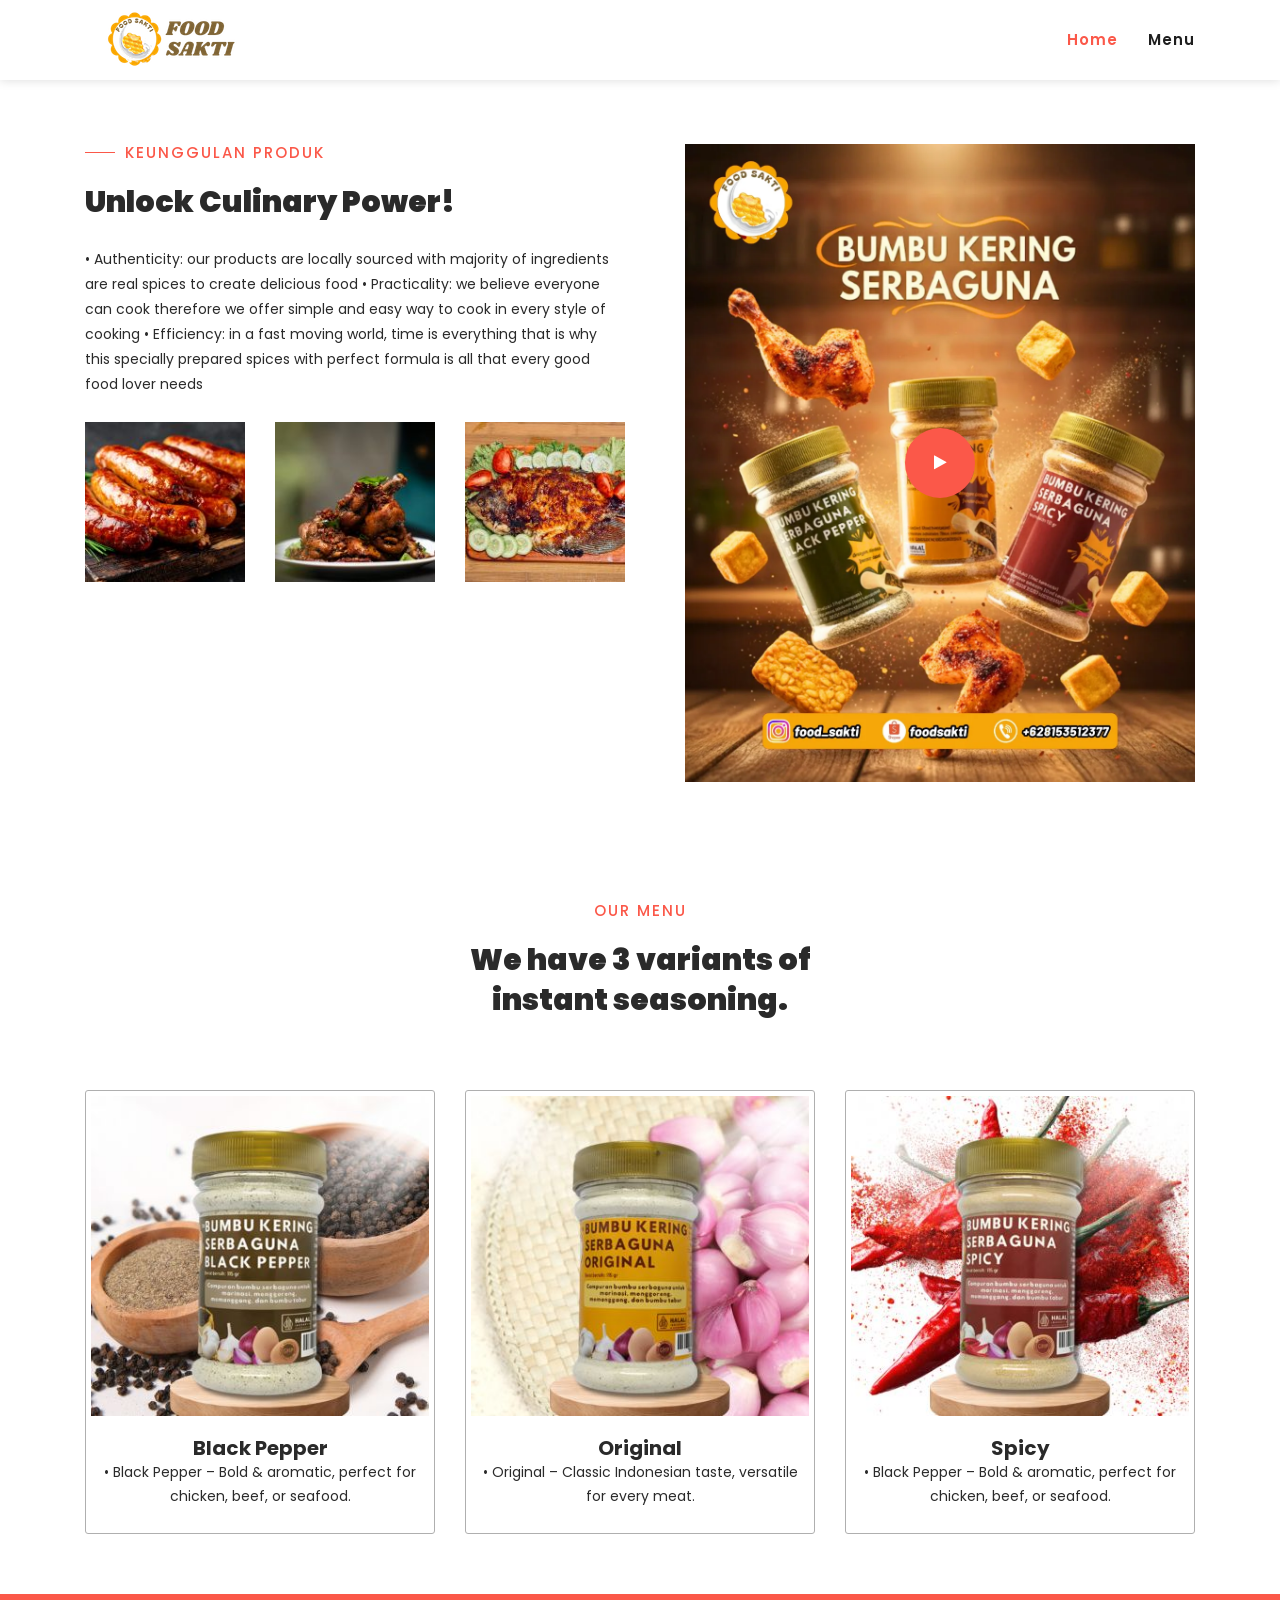
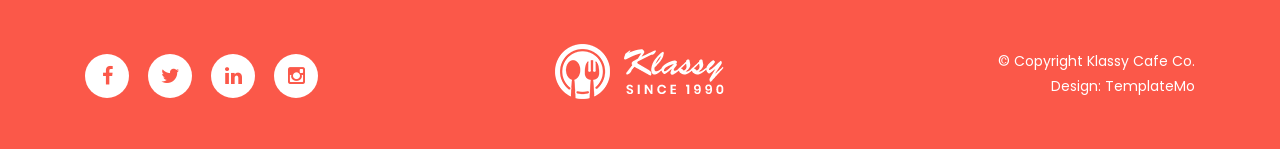
==== hal2.html @ 5af01b51 "first commit" ====
<!DOCTYPE html>
<html lang="en">

  <head>

    <meta charset="utf-8">
    <meta name="viewport" content="width=device-width, initial-scale=1, shrink-to-fit=no">
    <meta name="description" content="">
    <meta name="author" content="">
    <link href="https://fonts.googleapis.com/css?family=Poppins:100,200,300,400,500,600,700,800,900&display=swap" rel="stylesheet">
    <link href="https://fonts.googleapis.com/css2?family=Dancing+Script:wght@400;500;600;700&display=swap" rel="stylesheet">

    <title>Food Sakti - Unlock Culinary Power!</title>
<!--
    
TemplateMo 558 Klassy Cafe

https://templatemo.com/tm-558-klassy-cafe

-->
    <!-- Additional CSS Files -->
    <link rel="stylesheet" type="text/css" href="assets/css/bootstrap.min.css">

    <link rel="stylesheet" type="text/css" href="assets/css/font-awesome.css">

    <link rel="stylesheet" href="assets/css/templatemo-klassy-cafe.css">

    <link rel="stylesheet" href="assets/css/owl-carousel.css">

    <link rel="stylesheet" href="assets/css/lightbox.css">0

    </head>
    
    <body>
    
    <!-- ***** Preloader Start ***** -->
    <div id="preloader">
        <div class="jumper">
            <div></div>
            <div></div>
            <div></div>
        </div>
    </div>  
    <!-- ***** Preloader End ***** -->
    
    
    <!-- ***** Header Area Start ***** -->
    <header class="header-area header-sticky">
        <div class="container">
            <div class="row">
                <div class="col-12">
                    <nav class="main-nav">
                        <!-- ***** Logo Start ***** -->
                        <a href="index.html" class="logo">
                            <img src="assets/images/klassy-logo.png" align="klassy cafe html template">
                        </a>
                        <!-- ***** Logo End ***** -->
                        <!-- ***** Menu Start ***** -->
                        <ul class="nav">
                            <li class="scroll-to-section"><a href="index.html" class="active">Home</a></li>
                           
                           	
                        <!-- 
                            <li class="submenu">
                                <a href="javascript:;">Drop Down</a>
                                <ul>
                                    <li><a href="#">Drop Down Page 1</a></li>
                                    <li><a href="#">Drop Down Page 2</a></li>
                                    <li><a href="#">Drop Down Page 3</a></li>
                                </ul>
                            </li>
                        -->
                            
                            <li class="scroll-to-section"><a href="#chefs">Menu</a></li> 
                            
                            <!-- <li class=""><a rel="sponsored" href="https://templatemo.com" target="_blank">External URL</a></li> -->
                            
                        </ul>        
                        <a class='menu-trigger'>
                            <span>Menu</span>
                        </a>
                        <!-- ***** Menu End ***** -->
                    </nav>
                </div>
            </div>
        </div>
    </header>
    <!-- ***** Header Area End ***** -->

  
    <!-- ***** About Area Starts ***** -->
    <section class="section" id="about">
        <div class="container">
            <div class="row">
                <div class="col-lg-6 col-md-6 col-xs-12">
                    <div class="left-text-content">
                        <div class="section-heading">
                            <h6>Keunggulan Produk</h6>
                            <h2>Unlock Culinary Power!</h2>
                        </div>
                        <p>•	Authenticity: our products are locally sourced with majority of ingredients are real spices to create delicious food
•	Practicality: we believe everyone can cook therefore we offer simple and easy way to cook in every style of cooking
•	Efficiency: in a fast moving world, time is everything that is why this specially prepared spices with perfect formula is all that every good food lover needs
</p>
                        <div class="row">
                            <div class="col-4">
                                <img src="assets/images/about-thumb-01.jpg" alt="">
                            </div>
                            <div class="col-4">
                                <img src="assets/images/about-thumb-02.jpg" alt="">
                            </div>
                            <div class="col-4">
                                <img src="assets/images/about-thumb-03.jpg" alt="">
                            </div>
                        </div>
                    </div>
                </div>
                <div class="col-lg-6 col-md-6 col-xs-12">
                    <div class="right-content">
                        <div class="thumb">
                            <a rel="nofollow" href="http://youtube.com"><i class="fa fa-play"></i></a>
                            <img src="assets/images/about-video-bg.jpg" alt="">
                        </div>
                    </div>
                </div>
            </div>
        </div>
    </section>
    <!-- ***** About Area Ends ***** -->

    

    <!-- ***** Chefs Area Starts ***** -->
    <section class="section" id="chefs">
        <div class="container">
            <div class="row">
                <div class="col-lg-4 offset-lg-4 text-center">
                    <div class="section-heading">
                        <h6>Our Menu</h6>
                        <h2>We have 3 variants of instant seasoning.</h2>
                    </div>
                </div>
            </div>
            <div class="row">
                <div class="col-lg-4">
                    <div class="chef-item">
                        <div class="thumb">
                            <div class="overlay"></div>
                            <ul class="social-icons">
                                <li><a href="#"><i class="fa fa-facebook"></i></a></li>
                                <li><a href="#"><i class="fa fa-twitter"></i></a></li>
                                <li><a href="#"><i class="fa fa-instagram"></i></a></li>
                            </ul>
                            <img src="assets/images/chefs-01.jpg" alt="Chef #1">
                        </div>
                        <div class="down-content">
                            <h4>Black Pepper</h4>
                            <span>•	Black Pepper – Bold & aromatic, perfect for chicken, beef, or seafood. </span>
                        </div>
                    </div>
                </div>
                <div class="col-lg-4">
                    <div class="chef-item">
                        <div class="thumb">
                            <div class="overlay"></div>
                            <ul class="social-icons">
                                <li><a href="#"><i class="fa fa-facebook"></i></a></li>
                                <li><a href="#"><i class="fa fa-twitter"></i></a></li>
                                <li><a href="#"><i class="fa fa-behance"></i></a></li>
                            </ul>
                            <img src="assets/images/chefs-02.jpg" alt="Chef #2">
                        </div>
                        <div class="down-content">
                            <h4>Original</h4>
                            <span>•	Original – Classic Indonesian taste, versatile for every meat. </span>
                        </div>
                    </div>
                </div>
                <div class="col-lg-4">
                    <div class="chef-item">
                        <div class="thumb">
                            <div class="overlay"></div>
                            <ul class="social-icons">
                                <li><a href="#"><i class="fa fa-facebook"></i></a></li>
                                <li><a href="#"><i class="fa fa-twitter"></i></a></li>
                                <li><a href="#"><i class="fa fa-google"></i></a></li>
                            </ul>
                            <img src="assets/images/chefs-03.jpg" alt="Chef #3">
                        </div>
                        <div class="down-content">
                            <h4>Spicy</h4>
                            <span>•	Black Pepper – Bold & aromatic, perfect for chicken, beef, or seafood. </span>
                        </div>
                    </div>
                </div>
            </div>
        </div>
    </section>
    <!-- ***** Chefs Area Ends ***** -->

    
    
    <!-- ***** Footer Start ***** -->
    <footer>
        <div class="container">
            <div class="row">
                <div class="col-lg-4 col-xs-12">
                    <div class="right-text-content">
                            <ul class="social-icons">
                                <li><a href="#"><i class="fa fa-facebook"></i></a></li>
                                <li><a href="#"><i class="fa fa-twitter"></i></a></li>
                                <li><a href="#"><i class="fa fa-linkedin"></i></a></li>
                                <li><a href="#"><i class="fa fa-instagram"></i></a></li>
                            </ul>
                    </div>
                </div>
                <div class="col-lg-4">
                    <div class="logo">
                        <a href="index.html"><img src="assets/images/white-logo.png" alt=""></a>
                    </div>
                </div>
                <div class="col-lg-4 col-xs-12">
                    <div class="left-text-content">
                        <p>© Copyright Klassy Cafe Co.
                        
                        <br>Design: TemplateMo</p>
                    </div>
                </div>
            </div>
        </div>
    </footer>

    <!-- jQuery -->
    <script src="assets/js/jquery-2.1.0.min.js"></script>

    <!-- Bootstrap -->
    <script src="assets/js/popper.js"></script>
    <script src="assets/js/bootstrap.min.js"></script>

    <!-- Plugins -->
    <script src="assets/js/owl-carousel.js"></script>
    <script src="assets/js/accordions.js"></script>
    <script src="assets/js/datepicker.js"></script>
    <script src="assets/js/scrollreveal.min.js"></script>
    <script src="assets/js/waypoints.min.js"></script>
    <script src="assets/js/jquery.counterup.min.js"></script>
    <script src="assets/js/imgfix.min.js"></script> 
    <script src="assets/js/slick.js"></script> 
    <script src="assets/js/lightbox.js"></script> 
    <script src="assets/js/isotope.js"></script> 
    
    <!-- Global Init -->
    <script src="assets/js/custom.js"></script>
    <script>

        $(function() {
            var selectedClass = "";
            $("p").click(function(){
            selectedClass = $(this).attr("data-rel");
            $("#portfolio").fadeTo(50, 0.1);
                $("#portfolio div").not("."+selectedClass).fadeOut();
            setTimeout(function() {
              $("."+selectedClass).fadeIn();
              $("#portfolio").fadeTo(50, 1);
            }, 500);
                
            });
        });

    </script>
  </body>
</html>
---- assets/css/templatemo-klassy-cafe.css ----
/*

TemplateMo 558 Klassy Cafe

https://templatemo.com/tm-558-klassy-cafe

*/

/* ---------------------------------------------
Table of contents
------------------------------------------------
01. font & reset css
02. reset
03. global styles
04. header
05. banner
06. features
07. testimonials
08. contact
09. footer
10. preloader
11. search
12. portfolio

--------------------------------------------- */
/* 
---------------------------------------------
font & reset css
--------------------------------------------- 
*/
@import url("https://fonts.googleapis.com/css?family=Poppins:100,200,300,400,500,600,700,800,900");
/* 
---------------------------------------------
reset
--------------------------------------------- 
*/
html, body, div, span, applet, object, iframe, h1, h2, h3, h4, h5, h6, p, blockquote, div
pre, a, abbr, acronym, address, big, cite, code, del, dfn, em, font, img, ins, kbd, q,
s, samp, small, strike, strong, sub, sup, tt, var, b, u, i, center, dl, dt, dd, ol, ul, li,
figure, header, nav, section, article, aside, footer, figcaption {
  margin: 0;
  padding: 0;
  border: 0;
  outline: 0;
}

.clearfix:after {
  content: ".";
  display: block;
  clear: both;
  visibility: hidden;
  line-height: 0;
  height: 0;
}

.clearfix {
  display: inline-block;
}

html[xmlns] .clearfix {
  display: block;
}

* html .clearfix {
  height: 1%;
}

ul, li {
  padding: 0;
  margin: 0;
  list-style: none;
}

header, nav, section, article, aside, footer, hgroup {
  display: block;
}

* {
  box-sizing: border-box;
}

html, body {
  font-family: 'Poppins', sans-serif;
  font-weight: 400;
  background-color: #fff;
  font-size: 16px;
  -ms-text-size-adjust: 100%;
  -webkit-font-smoothing: antialiased;
  -moz-osx-font-smoothing: grayscale;
}

a {
  text-decoration: none !important;
}

h1, h2, h3, h4, h5, h6 {
  margin-top: 0px;
  margin-bottom: 0px;
}

ul {
  margin-bottom: 0px;
}

p {
  font-size: 14px;
  line-height: 25px;
  color: #2a2a2a;
}

/* 
---------------------------------------------
global styles
--------------------------------------------- 
*/
html,
body {
  background: #fff;
  font-family: 'Poppins', sans-serif;
}

::selection {
  background: #fb5849;
  color: #fff;
}

::-moz-selection {
  background: #fb5849;
  color: #fff;
}

@media (max-width: 991px) {
  html, body {
    overflow-x: hidden;
  }
  .mobile-top-fix {
    margin-top: 30px;
    margin-bottom: 0px;
  }
  .mobile-bottom-fix {
    margin-bottom: 30px;
  }
  .mobile-bottom-fix-big {
    margin-bottom: 60px;
  }
}

.main-white-button a {
  font-size: 13px;
  color: #fb5849;
  background-color: #fff;
  padding: 12px 25px;
  display: inline-block;
  border-radius: 3px;
  font-weight: 600;
  transition: all .3s;
}

.main-white-button a:hover {
  opacity: 0.9;
}

.main-text-button a {
  font-size: 13px;
  color: #fff;
  font-weight: 600;
  transition: all .3s;
}

.main-text-button a:hover {
  opacity: 0.9;
}

.section-heading h6 {
  position: relative;
  font-size: 15px;
  color: #fb5849;
  font-weight: 500;
  letter-spacing: 2px;
  text-transform: uppercase;
  padding-left: 40px;
}

.section-heading h6:before {
  width: 30px;
  height: 1px;
  content: '';
  position: absolute;
  left: 0;
  top: 8px;
  background-color: #fb5849;
}

.section-heading h2 {
  line-height: 40px;
  margin-top: 20px;
  margin-bottom: 25px; 
  font-size: 30px;
  font-weight: 900;
  color: #2a2a2a;
}


/* 
---------------------------------------------
header
--------------------------------------------- 
*/

.background-header {
  background-color: #fff;
  height: 80px!important;
  position: fixed!important;
  top: 0px;
  left: 0px;
  right: 0px;
  box-shadow: 0px 0px 10px rgba(0,0,0,0.15)!important;
}

.background-header .logo,
.background-header .main-nav .nav li a {
  color: #1e1e1e!important;
}

.background-header .main-nav .nav li:hover a {
  color: #fb5849!important;
}

.background-header .nav li a.active {
  color: #fb5849!important;
}

.header-area {
  background-color: #fff;
  position: absolute;
  top: 0px;
  left: 0px;
  right: 0px;
  z-index: 100;
  height: 100px;
  -webkit-transition: all .5s ease 0s;
  -moz-transition: all .5s ease 0s;
  -o-transition: all .5s ease 0s;
  transition: all .5s ease 0s;
}

.header-area .main-nav {
  min-height: 80px;
  background: transparent;
}

.header-area .main-nav .logo {
  line-height: 100px;
  color: #fff;
  font-size: 28px;
  font-weight: 700;
  text-transform: uppercase;
  letter-spacing: 2px;
  float: left;
  -webkit-transition: all 0.3s ease 0s;
  -moz-transition: all 0.3s ease 0s;
  -o-transition: all 0.3s ease 0s;
  transition: all 0.3s ease 0s;
}

.background-header .main-nav .logo {
  line-height: 75px;
}

.background-header .nav {
  margin-top: 20px !important;
}

.header-area .main-nav .nav {
  float: right;
  margin-top: 30px;
  margin-right: 0px;
  background-color: transparent;
  -webkit-transition: all 0.3s ease 0s;
  -moz-transition: all 0.3s ease 0s;
  -o-transition: all 0.3s ease 0s;
  transition: all 0.3s ease 0s;
  position: relative;
  z-index: 999;
}

.header-area .main-nav .nav li {
  padding-left: 15px;
  padding-right: 15px;
}

.header-area .main-nav .nav li:last-child {
  padding-right: 0px;
}

.header-area .main-nav .nav li a {
  display: block;
  font-weight: 600;
  font-size: 15px;
  color: #2a2a2a;
  text-transform: capitalize;
  -webkit-transition: all 0.3s ease 0s;
  -moz-transition: all 0.3s ease 0s;
  -o-transition: all 0.3s ease 0s;
  transition: all 0.3s ease 0s;
  height: 40px;
  line-height: 40px;
  border: transparent;
  letter-spacing: 1px;
}

.header-area .main-nav .nav li a {
  color: #2a2a2a;
}

.header-area .main-nav .nav li:hover a,
.header-area .main-nav .nav li a.active {
  color: #fb5849!important;
}

.background-header .main-nav .nav li:hover a,
.background-header .main-nav .nav li a.active {
  color: #fb5849!important;
  opacity: 1;
}

.header-area .main-nav .nav li.submenu {
  position: relative;
  padding-right: 30px;
}

.header-area .main-nav .nav li.submenu:after {
  font-family: FontAwesome;
  content: "\f107";
  font-size: 12px;
  color: #2a2a2a;
  position: absolute;
  right: 18px;
  top: 12px;
}

.background-header .main-nav .nav li.submenu:after {
  color: #2a2a2a;
}

.header-area .main-nav .nav li.submenu ul {
  position: absolute;
  width: 200px;
  box-shadow: 0 2px 28px 0 rgba(0, 0, 0, 0.06);
  overflow: hidden;
  top: 50px;
  opacity: 0;
  transform: translateY(+2em);
  visibility: hidden;
  z-index: -1;
  transition: all 0.3s ease-in-out 0s, visibility 0s linear 0.3s, z-index 0s linear 0.01s;
}

.header-area .main-nav .nav li.submenu ul li {
  margin-left: 0px;
  padding-left: 0px;
  padding-right: 0px;
}

.header-area .main-nav .nav li.submenu ul li a {
  opacity: 1;
  display: block;
  background: #f7f7f7;
  color: #2a2a2a!important;
  padding-left: 20px;
  height: 40px;
  line-height: 40px;
  -webkit-transition: all 0.3s ease 0s;
  -moz-transition: all 0.3s ease 0s;
  -o-transition: all 0.3s ease 0s;
  transition: all 0.3s ease 0s;
  position: relative;
  font-size: 13px;
  font-weight: 400;
  border-bottom: 1px solid #eee;
}

.header-area .main-nav .nav li.submenu ul li a:hover {
  background: #fff;
  color: #fb5849!important;
  padding-left: 25px;
}

.header-area .main-nav .nav li.submenu ul li a:hover:before {
  width: 3px;
}

.header-area .main-nav .nav li.submenu:hover ul {
  visibility: visible;
  opacity: 1;
  z-index: 1;
  transform: translateY(0%);
  transition-delay: 0s, 0s, 0.3s;
}

.header-area .main-nav .menu-trigger {
  cursor: pointer;
  display: block;
  position: absolute;
  top: 33px;
  width: 32px;
  height: 40px;
  text-indent: -9999em;
  z-index: 99;
  right: 40px;
  display: none;
}

.background-header .main-nav .menu-trigger {
  top: 23px;
}

.header-area .main-nav .menu-trigger span,
.header-area .main-nav .menu-trigger span:before,
.header-area .main-nav .menu-trigger span:after {
  -moz-transition: all 0.4s;
  -o-transition: all 0.4s;
  -webkit-transition: all 0.4s;
  transition: all 0.4s;
  background-color: #1e1e1e;
  display: block;
  position: absolute;
  width: 30px;
  height: 2px;
  left: 0;
}

.background-header .main-nav .menu-trigger span,
.background-header .main-nav .menu-trigger span:before,
.background-header .main-nav .menu-trigger span:after {
  background-color: #1e1e1e;
}

.header-area .main-nav .menu-trigger span:before,
.header-area .main-nav .menu-trigger span:after {
  -moz-transition: all 0.4s;
  -o-transition: all 0.4s;
  -webkit-transition: all 0.4s;
  transition: all 0.4s;
  background-color: #1e1e1e;
  display: block;
  position: absolute;
  width: 30px;
  height: 2px;
  left: 0;
  width: 75%;
}

.background-header .main-nav .menu-trigger span:before,
.background-header .main-nav .menu-trigger span:after {
  background-color: #1e1e1e;
}

.header-area .main-nav .menu-trigger span:before,
.header-area .main-nav .menu-trigger span:after {
  content: "";
}

.header-area .main-nav .menu-trigger span {
  top: 16px;
}

.header-area .main-nav .menu-trigger span:before {
  -moz-transform-origin: 33% 100%;
  -ms-transform-origin: 33% 100%;
  -webkit-transform-origin: 33% 100%;
  transform-origin: 33% 100%;
  top: -10px;
  z-index: 10;
}

.header-area .main-nav .menu-trigger span:after {
  -moz-transform-origin: 33% 0;
  -ms-transform-origin: 33% 0;
  -webkit-transform-origin: 33% 0;
  transform-origin: 33% 0;
  top: 10px;
}

.header-area .main-nav .menu-trigger.active span,
.header-area .main-nav .menu-trigger.active span:before,
.header-area .main-nav .menu-trigger.active span:after {
  background-color: transparent;
  width: 100%;
}

.header-area .main-nav .menu-trigger.active span:before {
  -moz-transform: translateY(6px) translateX(1px) rotate(45deg);
  -ms-transform: translateY(6px) translateX(1px) rotate(45deg);
  -webkit-transform: translateY(6px) translateX(1px) rotate(45deg);
  transform: translateY(6px) translateX(1px) rotate(45deg);
  background-color: #1e1e1e;
}

.background-header .main-nav .menu-trigger.active span:before {
  background-color: #1e1e1e;
}

.header-area .main-nav .menu-trigger.active span:after {
  -moz-transform: translateY(-6px) translateX(1px) rotate(-45deg);
  -ms-transform: translateY(-6px) translateX(1px) rotate(-45deg);
  -webkit-transform: translateY(-6px) translateX(1px) rotate(-45deg);
  transform: translateY(-6px) translateX(1px) rotate(-45deg);
  background-color: #1e1e1e;
}

.background-header .main-nav .menu-trigger.active span:after {
  background-color: #1e1e1e;
}

.header-area.header-sticky {
  min-height: 80px;
}

.header-area .nav {
  margin-top: 30px;
}

.header-area.header-sticky .nav li a.active {
  color: #fb5849;
}

@media (max-width: 1200px) {
  .header-area .main-nav .nav li {
    padding-left: 12px;
    padding-right: 12px;
  }
  .header-area .main-nav:before {
    display: none;
  }
}

@media (max-width: 767px) {
  .header-area .main-nav .logo {
    color: #1e1e1e;
  }
  .header-area.header-sticky .nav li a:hover,
  .header-area.header-sticky .nav li a.active {
    color: #fb5849!important;
    opacity: 1;
  }
  .header-area.header-sticky .nav li.search-icon a {
    width: 100%;
  }
  .header-area {
    background-color: #f7f7f7;
    padding: 0px 15px;
    height: 100px;
    box-shadow: none;
    text-align: center;
  }
  .header-area .container {
    padding: 0px;
  }
  .header-area .logo {
    margin-left: 30px;
  }
  .header-area .menu-trigger {
    display: block !important;
  }
  .header-area .main-nav {
    overflow: hidden;
  }
  .header-area .main-nav .nav {
    float: none;
    width: 100%;
    display: none;
    -webkit-transition: all 0s ease 0s;
    -moz-transition: all 0s ease 0s;
    -o-transition: all 0s ease 0s;
    transition: all 0s ease 0s;
    margin-left: 0px;
  }
  .header-area .main-nav .nav li:first-child {
    border-top: 1px solid #eee;
  }
  .header-area.header-sticky .nav {
    margin-top: 100px !important;
  }
  .header-area .main-nav .nav li {
    width: 100%;
    background: #fff;
    border-bottom: 1px solid #eee;
    padding-left: 0px !important;
    padding-right: 0px !important;
  }
  .header-area .main-nav .nav li a {
    height: 50px !important;
    line-height: 50px !important;
    padding: 0px !important;
    border: none !important;
    background: #f7f7f7 !important;
    color: #191a20 !important;
  }
  .header-area .main-nav .nav li a:hover {
    background: #eee !important;
    color: #fb5849!important;
  }
  .header-area .main-nav .nav li.submenu ul {
    position: relative;
    visibility: inherit;
    opacity: 1;
    z-index: 1;
    transform: translateY(0%);
    transition-delay: 0s, 0s, 0.3s;
    top: 0px;
    width: 100%;
    box-shadow: none;
    height: 0px;
  }
  .header-area .main-nav .nav li.submenu ul li a {
    font-size: 12px;
    font-weight: 400;
  }
  .header-area .main-nav .nav li.submenu ul li a:hover:before {
    width: 0px;
  }
  .header-area .main-nav .nav li.submenu ul.active {
    height: auto !important;
  }
  .header-area .main-nav .nav li.submenu:after {
    color: #3B566E;
    right: 25px;
    font-size: 14px;
    top: 15px;
  }
  .header-area .main-nav .nav li.submenu:hover ul, .header-area .main-nav .nav li.submenu:focus ul {
    height: 0px;
  }
}

@media (min-width: 767px) {
  .header-area .main-nav .nav {
    display: flex !important;
  }
}


/* 
---------------------------------------------
banner
--------------------------------------------- 
*/

#top {
  padding-top: 100px;
}

#top .col-lg-4,
#top .col-lg-8 {
  padding: 0px;
}

#top .left-content {
  background-image: url(../images/top-left-bg.jpg);
  background-position: center center;
  background-repeat: no-repeat;
  background-size: cover;
  position: relative;
  width: 100%;
  height: 100%;
}

#top .left-content .inner-content {
  position: absolute;
  top: 50%;
  transform: translate(-50%, -50%);
  left: 50%;
}

#top .left-content h4 {
  font-family: 'Dancing Script', cursive;
  color: #fff;
  font-size: 54px;
  font-weight: 700;
}

#top .left-content h6 {
  font-size: 15px;
  text-transform: uppercase;
  font-weight: 600;
  color: #fff;
  letter-spacing: 3px;
  margin-top: 5px;
}

#top .left-content .main-white-button  {
  margin-top: 25px;
  margin-bottom: 10px;
}

#top .left-content .main-white-button a {
  display: inline-block;
}

/* ==== Main CSS === */
.img-fill{
  width: 100%;
  display: block;
  overflow: hidden;
  position: relative;
  text-align: center
}

.img-fill img {
  min-height: 100%;
  min-width: 100%;
  position: relative;
  display: inline-block;
  max-width: none;
}

*,
*:before,
*:after {
  -webkit-box-sizing: border-box;
  box-sizing: border-box;
  -webkit-font-smoothing: antialiased;
  -moz-osx-font-smoothing: grayscale;
}

.Grid1k {
  padding: 0 15px;
  max-width: 1200px;
  margin: auto;
}

.blocks-box,
.slick-slider {
  margin: 0;
  padding: 0!important;
}

.slick-slide {
  float: left /* If RTL Make This Right */ ;
  padding: 0;
}

/* ==== Slider Style === */
.Modern-Slider .item .img-fill{
  height:100%;
  max-height: 700px;
  background:#000;
}

.Modern-Slider .item .info > div{
  display:inline-block!important;
  vertical-align:middle;
}

.Modern-Slider .NextArrow {
  position:absolute;
  top:50%;
  transform: translateY(-25px);
  right:30px;
  width: 50px;
  height: 50px;
  background-color: #fb5849;
  border:0 none;
  line-height: 44px;
  border-radius: 50%;
  text-align:center;
  font-size: 36px;
  font-family: 'FontAwesome';
  color:#FFF;
  z-index:5;
  outline: none;
  opacity: 0.3;
  transition: all .3s;
}

.Modern-Slider .NextArrow:hover {
  opacity: 1;
}

.Modern-Slider .NextArrow:before{
  content:'\f105';
}

.Modern-Slider .PrevArrow {
  position:absolute;
  top:50%;
  transform: translateY(-25px);
  left:30px;
  width: 50px;
  height: 50px;
  background-color: #fb5849;
  border:0 none;
  line-height: 44px;
  border-radius: 50%;
  text-align:center;
  font-size: 36px;
  font-family: 'FontAwesome';
  color:#FFF;
  z-index:5;
  outline: none;
  opacity: 0.3;
  transition: all .3s;
}

.Modern-Slider .PrevArrow:hover {
  opacity: 1;
}

.Modern-Slider .PrevArrow:before{
  content:'\f104';
}

ul.slick-dots {
  display: none!important;
}

.Modern-Slider .item.slick-active{
  animation:Slick-FastSwipeIn 1s both;
}

.Modern-Slider .buttons {
  position: relative;
}

.Modern-Slider {background:#000;}


/* ==== Slick Slider Css Ruls === */
.slick-slider{position:relative;display:block;-webkit-user-select:none;-moz-user-select:none;-ms-user-select:none;user-select:none;-webkit-touch-callout:none;-khtml-user-select:none;-ms-touch-action:pan-y;touch-action:pan-y;-webkit-tap-highlight-color:transparent}
.slick-list{position:relative;display:block;overflow:hidden;margin:0;padding:0}
.slick-list:focus{outline:none}.slick-list.dragging{cursor:hand}
.slick-slider .slick-track,.slick-slider .slick-list{-webkit-transform:translate3d(0,0,0);-ms-transform:translate3d(0,0,0);transform:translate3d(0,0,0)}
.slick-track{position:relative;top:0;left:0;display:block}
.slick-track:before,.slick-track:after{display:table;content:''}.slick-track:after{clear:both}
.slick-loading .slick-track{visibility:hidden}
.slick-slide{display:none;float:left /* If RTL Make This Right */ ;height:100%;min-height:1px}
.slick-slide.dragging img{pointer-events:none}
.slick-initialized .slick-slide{display:block}
.slick-loading .slick-slide{visibility:hidden}
.slick-vertical .slick-slide{display:block;height:auto;border:1px solid transparent}


/*
---------------------------------------------
about
---------------------------------------------
*/

#about {
  margin-top: 20px;
  padding: 100px 0px 0px 0px;
  position: relative;
  z-index: 9;
}

#about .section-heading h2 {
  padding-right: 120px;
}

#about img {
  width: 100%;
  overflow: hidden;
}

#about .left-text-content p {
  margin-bottom: 25px;
}

#about .right-content {
  margin-left: 30px;
}

#about .right-content .thumb {
  position: relative;
}

#about .right-content .thumb a {
  position: absolute;
  left: 50%;
  top: 50%;
  width: 70px;
  height: 70px;
  display: inline-block;
  line-height: 70px;
  text-align: center;
  background-color: #fb5849;
  color: #fff;
  border-radius: 50%;
  transform: translate(-35px, -35px);
  transition: all .3s;
}

#about .right-content .thumb a:hover {
  opacity: .9;
}


/*
---------------------------------------------
menu
---------------------------------------------
*/

#menu {
  margin-top: 120px;
  background-color: #fffafa;
  padding: 120px 0px;
}

#menu .section-heading {
  margin-bottom: 80px;
}

.card {
  margin: 0 auto;
  max-width: 100%;
  min-height: 400px;
  overflow: hidden;
  background-size: cover;
  background-repeat: no-repeat;
  overflow: hidden;
}

.card1 {
  background-image: url(../images/menu-item-01.png);
}
.card2 {
  background-image: url(../images/menu-item-02.png);
}
.card3 {
  background-image: url(../images/menu-item-03.png);
}



.info {
  position: relative;
  width: 100%;
  background-color: #fb5849;
  border: 1px solid #fb5849;
  transform: translateY(100%)
  translateY(120px)
  translateZ(0);
  transition: transform 0.5s ease-out;
}

.card:hover .info,
.card:hover .info:before {
  transform: translateY(200px) translateZ(0);
}

.title {
  margin: 0;
  padding: 30px 30px 20px 30px;
  font-size: 20px;
  font-weight: 700;
  color: #fff;
}

.description {
  padding: 0px 30px;
  color: #fff;
}

#menu .price h6 {
  position: absolute;
  width: 70px;
  height: 70px;
  background-color: #fb5849;
  font-size: 20px;
  font-weight: 700;
  color: #fff;
  border-radius: 3px;
  text-align: center;
  line-height: 70px;
}

#menu .card .main-text-button {
  margin-left: 30px;
  margin-top: 20px;
  padding-bottom: 30px;
}

#menu .owl-menu-item {
  position: relative;
}

#menu .owl-nav {
  text-align: center;
  position: absolute;
  width: 100%;
  bottom: -80px;
  transform: translateY(5px);
}

#menu .owl-dots {
  display: none;
}
    
#menu .owl-nav .owl-prev{
  margin-right: 10px;
  outline: none;
}

#menu .owl-nav .owl-prev span,
#menu .owl-nav .owl-next span {
  opacity: 0;
}

#menu .owl-nav .owl-prev:before {
  display: inline-block;
  font-family: 'FontAwesome';
  color: #fb5849;
  font-size: 25px;
  font-weight: 700;
  content: '\f104';
}

#menu .owl-nav .owl-prev {
  opacity: 0.75;
  transition: all .5s;
}

#menu .owl-nav .owl-prev:hover {
  opacity: 1;
}

#menu .owl-nav .owl-next {
  opacity: 0.75;
  transition: all .5s;
}

#menu .owl-nav .owl-next:hover {
  opacity: 1;
}

#menu .owl-nav .owl-next{
  margin-left: 10px;
  outline: none;
}

#menu .owl-nav .owl-next:before {
  display: inline-block;
  font-family: 'FontAwesome';
  color: #fb5849;
  font-size: 25px;
  font-weight: 700;
  content: '\f105';
}


/*
---------------------------------------------
chefs
---------------------------------------------
*/

#chefs {
  padding-top: 120px;
}

#chefs .section-heading {
  margin-bottom: 70px;
}

#chefs .section-heading h6 {
  padding-left: 0px;
}

#chefs .section-heading h6:before {
  display: none;
}

#chefs .chef-item {
  text-align: center;
  border: 1px solid #afafaf;
  padding: 5px;
  transition: all .5s;
  border-radius: 3px;
}

#chefs .chef-item:hover {
  border-color: #fb5849;
}

#chefs .chef-item:hover .down-content h4 {
  color: #fb5849;
}

#chefs .chef-item .thumb {
  position: relative;
}

#chefs .chef-item .thumb img {
  width: 100%;
  overflow: hidden;
  position: relative;
}

#chefs .chef-item .thumb .overlay {
  position: absolute;
  background-color: #2a2a2a;
  border-radius: 3px;
  top: 0;
  bottom: 0;
  left: 0;
  right: 0;
  z-index: 1;
  opacity: 0;
  visibility: hidden;
  transition: all .3s;
}

#chefs .chef-item .thumb ul.social-icons {
  position: absolute;
  z-index: 11;
  top: 50%;
  left: 50%;
  transform: translate(-50%, -50%);
  width: 100%;
  transition: all .5s;
  opacity: 0;
  visibility: hidden;
}

#chefs .chef-item .thumb ul.social-icons li {
  display: inline-block;
  margin: 0px 5px;
}

#chefs .chef-item .thumb ul.social-icons li a {
  width: 40px;
  height: 40px;
  background-color: #fff;
  color: #2a2a2a;
  border-radius: 50%;
  text-align: center;
  line-height: 40px;
  display: inline-block;
  transition: all .5s;
}

#chefs .chef-item .thumb ul.social-icons li a:hover {
  background-color: #fb5849;
}

#chefs .chef-item:hover .overlay {
  opacity: .9;
  visibility: visible;
}

#chefs .chef-item:hover ul.social-icons {
  opacity: 1;
  visibility: visible;
}

#chefs .chef-item .down-content {
  padding: 20px 0px;
}

#chefs .chef-item .down-content h4 {
  transition: all .3s;
  font-size: 20px;
  font-weight: 700;
  color: #2a2a2a;
}

#chefs .chef-item .down-content span {
  font-size: 14px;
  color: #2a2a2a;
}


/* 
---------------------------------------------
reservation
--------------------------------------------- 
*/

#reservation .section-heading {
  margin-bottom: 30px;
}

#reservation .section-heading h6 {
  color: #fff;
}

#reservation .section-heading h2 {
  color: #fff;
  font-weight: 700;
}

#reservation .section-heading h6:before {
  background-color: #fff;
}

#reservation p {
  color: #fff;
  margin-bottom: 65px;
}

#reservation {
  margin-top: 120px;
  padding: 120px 0px;
  background-image: url(../images/reservation-bg.jpg);
  background-position: center center;
  background-repeat: no-repeat;
  background-size: cover;
}

#reservation .phone,
#reservation .message {
  background-color: #fff;
  border-radius: 5px;
  text-align: center;
  padding: 0px 0px 20px 0px;
}

#reservation .phone i,
#reservation .message i {
  width: 70px;
  height: 70px;
  display: inline-block;
  text-align: center;
  line-height: 70px;
  color: #fff;
  background-color: #fb5849;
  border-radius: 50%;
  font-size: 24px;
  margin-top: -35px;
  text-align: center;
  margin-left: auto;
  margin-right: auto;
}

#reservation .phone h4,
#reservation .message h4 {
  font-size: 20px;
  font-weight: 700;
  margin-top: 15px;
  margin-bottom: 10px;
}

#reservation .phone span a,
#reservation .message span a {
  font-size: 14px;
  color: #2a2a2a;
  transition: all .3s;
}

#reservation .phone span a:hover,
#reservation .message span a:hover {
  color: #fb5849;
}

#contact {
  margin-left: 30px;
  padding: 45px 30px;
  background-color: #fff;
  border-radius: 5px;
}

#contact h4 {
  text-align: center;
  font-weight: 700;
  font-size: 30px;
  color: #2a2a2a;
  margin-bottom: 30px;
}

.datepicker-days {
  padding: 30px;
  cursor: pointer;
}

.contact-form input,
.contact-form textarea,
.contact-form select {
  color: #2a2a2a;
  font-size: 14px;
  border: 1px solid #ddd;
  background-color: #fff;
  width: 100%;
  height: 46px;
  border-radius: 5px;
  outline: none;
  padding-top: 3px;
  padding-left: 20px;
  padding-right: 20px;
  -webkit-appearance: none;
  -moz-appearance: none;
  appearance: none;
  margin-bottom: 15px;
}

.contact-form input:focus,
.contact-form textarea:focus,
.contact-form select:focus {
  border-color: #fb5849;
}

.contact-form button {
  margin-top: -10px;
  font-size: 13px;
  color: #fff;
  background-color: #fb5849;
  padding: 12px 25px;
  width: 100%;
  box-shadow: none;
  border: none;
  display: inline-block;
  border-radius: 3px;
  font-weight: 600;
  transition: all .3s;
}

.contact-form button:hover {
  opacity: .9;
}

.contact-form textarea {
  height: 150px;
  resize: none;
  padding: 20px;
}

.contact-form ::-webkit-input-placeholder { /* Edge */
  color: #2a2a2a;
}

.contact-form :-ms-input-placeholder { /* Internet Explorer 10-11 */
  color: #2a2a2a;
}

.contact-form ::placeholder {
  color: #2a2a2a;
}

/*
---------------------------------------------
offers
---------------------------------------------
*/

#offers {
  padding-top: 120px;
}

#offers .section-heading {
  margin-bottom: 70px;
}

#offers .section-heading h6 {
  padding-left: 0px;
}

#offers .section-heading h6:before {
  display: none;
}

#offers .heading-tabs {
  text-align: center;
}

#offers .heading-tabs .main-dark-button {
  text-align: right;
}

#offers #tabs ul {
  padding: 0;
}
#offers #tabs ul li {
  display: inline-block;
  margin: 0px 15px;
}
#offers #tabs ul li:last-child {
  margin-right: 0px;
}
#offers #tabs ul li:first-child {
  margin-left: 0px;
}
#offers #tabs ul li a {
  text-transform: capitalize;
  width: 100%;
  display: inline-block;
  font-size: 15px;
  color: #2a2a2a;
  font-weight: 600;
  transition: all 0.3s;
  text-align: center;
}

#offers #tabs ul li a img {
  display: block;
  margin: 0 auto 15px auto;
}
#offers #tabs ul .ui-tabs-active a {
  color: #fb5849;
  position: relative;
}
#offers #tabs ul .ui-tabs-active span {
  color: #1e1e1e;
}
#offers .tabs-content {
  margin-top: 60px;
  text-align: left;
  display: inline-block;
  transition: all 0.3s;
}
#offers .tabs-content .tab-item {
  position: relative;
  margin-bottom: 60px;
}
#offers .tabs-content img {
  float: left;
  width: 100px;
  max-width: 100px;
  margin-right: 20px;
  border-radius: 5px;
}
#offers .tabs-content h4 {
  padding-top: 10px;
  font-size: 20px;
  font-weight: 700;
  color: #2a2a2a;
  margin-bottom: 10px;
  margin-right: 100px;
}

#offers .tabs-content p {
  margin-right: 100px;
}

#offers .tabs-content .left-list {
  margin-right: 15px;
}

#offers .tabs-content .right-list {
  margin-left: 15px;
}

#offers .tabs-content .price h6 {
  position: absolute;
  top: 15px;
  right: 0;
  width: 70px;
  height: 70px;
  background-color: #fb5849;
  display: inline-block;
  text-align: center;
  line-height: 70px;
  border-radius: 3px;
  font-size: 18px;
  font-weight: 700;
  color: #fff;
}


/* 
---------------------------------------------
footer
--------------------------------------------- 
*/

footer {
  margin-top: 60px;
  padding: 50px 0px;
  background-color: #fb5849;
}

footer .left-text-content p {
  margin-top: 5px;
  color: #fff;
  font-size: 14px;
  text-align: right;
}

footer .right-text-content p {
  color: #fff;
  font-size: 14px;
  margin-right: 15px;
  text-transform: uppercase;
}


footer .right-text-content {
  text-align: left;
  margin-top: 10px;
}

footer .logo {
  text-align: center;
}

footer .right-text-content ul li {
  display: inline-block;
  margin-left: 15px;
}
footer .right-text-content ul li:first-child {
  margin-left: 0px;
}


footer .right-text-content ul li a {
  width: 44px;
  height: 44px;
  display: inline-block;
  text-align: center;
  line-height: 44px;
  font-size: 20px;
  background-color: #fff;
  border-radius: 50%;
  color: #fb5849;
  -webkit-transition: all 0.5s ease 0s;
  -moz-transition: all 0.5s ease 0s;
  -o-transition: all 0.5s ease 0s;
  transition: all 0.5s ease 0s;
}

footer .right-text-content ul li a:hover {
  color: #2a2a2a;
}

/* 
---------------------------------------------
responsive
--------------------------------------------- 
*/

@media (max-width: 992px) {
  #top {
    padding-top: 100px;
    height: auto;
  }
  .header-area .main-nav .nav li.submenu:after {
    right: 3px;
  }
  .header-area .main-nav .nav li.submenu {
    padding-right: 15px;
  }
  .header-area .main-nav .nav li {
    padding-right: 5px;
    padding-left: 5px;
  }
  .header-area .main-nav .nav li a {
    font-size: 14px;
    letter-spacing: 0px;
  }
  #top .left-content {
    text-align: center;
    padding: 25% 0px;
  }
  #about .right-content {
    margin-left: 0px;
    margin-top: 30px;
  }
  #chefs .chef-item {
    margin-bottom: 30px;
  }
  #reservation .phone {
    margin-bottom: 60px;
  }
  #contact {
    margin-left: 0px;
    margin-top: 30px;
  }
  #offers .tabs-content .left-list {
    margin-right: 0px;
  }

  #offers .tabs-content .right-list {
    margin-left: 0px;
  }
  footer .right-text-content {
    text-align: center;
    margin-bottom: 30px;
  }
  footer .left-text-content p {
    text-align: center;
    margin-top: 30px;
  }
}





#preloader {
  overflow: hidden;
  background-color: #fb5849;
  left: 0;
  right: 0;
  top: 0;
  bottom: 0;
  position: fixed;
  z-index: 99999;
  color: #fff;
}

#preloader .jumper {
  left: 0;
  top: 0;
  right: 0;
  bottom: 0;
  display: block;
  position: absolute;
  margin: auto;
  width: 50px;
  height: 50px;
}

#preloader .jumper > div {
  background-color: #fff;
  width: 10px;
  height: 10px;
  border-radius: 100%;
  -webkit-animation-fill-mode: both;
  animation-fill-mode: both;
  position: absolute;
  opacity: 0;
  width: 50px;
  height: 50px;
  -webkit-animation: jumper 1s 0s linear infinite;
  animation: jumper 1s 0s linear infinite;
}

#preloader .jumper > div:nth-child(2) {
  -webkit-animation-delay: 0.33333s;
  animation-delay: 0.33333s;
}

#preloader .jumper > div:nth-child(3) {
  -webkit-animation-delay: 0.66666s;
  animation-delay: 0.66666s;
}

@-webkit-keyframes jumper {
  0% {
    opacity: 0;
    -webkit-transform: scale(0);
    transform: scale(0);
  }
  5% {
    opacity: 1;
  }
  100% {
    -webkit-transform: scale(1);
    transform: scale(1);
    opacity: 0;
  }
}

@keyframes jumper {
  0% {
    opacity: 0;
    -webkit-transform: scale(0);
    transform: scale(0);
  }
  5% {
    opacity: 1;
  }
  100% {
    opacity: 0;
  }
}
---- assets/css/owl-carousel.css ----
/**
 * Owl Carousel v2.3.4
 * Copyright 2013-2018 David Deutsch
 * Licensed under: SEE LICENSE IN https://github.com/OwlCarousel2/OwlCarousel2/blob/master/LICENSE
 */
/*
 *  Owl Carousel - Core
 */
.owl-carousel {
  display: none;
  width: 100%;
  -webkit-tap-highlight-color: transparent;
  /* position relative and z-index fix webkit rendering fonts issue */
  position: relative;
  z-index: 1; }
  .owl-carousel .owl-stage {
    position: relative;
    -ms-touch-action: pan-Y;
    touch-action: manipulation;
    -moz-backface-visibility: hidden;
    /* fix firefox animation glitch */ }
  .owl-carousel .owl-stage:after {
    content: ".";
    display: block;
    clear: both;
    visibility: hidden;
    line-height: 0;
    height: 0; }
  .owl-carousel .owl-stage-outer {
    position: relative;
    overflow: hidden;
    /* fix for flashing background */
    -webkit-transform: translate3d(0px, 0px, 0px); }
  .owl-carousel .owl-wrapper,
  .owl-carousel .owl-item {
    -webkit-backface-visibility: hidden;
    -moz-backface-visibility: hidden;
    -ms-backface-visibility: hidden;
    -webkit-transform: translate3d(0, 0, 0);
    -moz-transform: translate3d(0, 0, 0);
    -ms-transform: translate3d(0, 0, 0); }
  .owl-carousel .owl-item {
    position: relative;
    min-height: 1px;
    float: left;
    -webkit-backface-visibility: hidden;
    -webkit-tap-highlight-color: transparent;
    -webkit-touch-callout: none; }
  .owl-carousel .owl-item img {
    display: block;
    width: 100%; }
  .owl-carousel .owl-nav.disabled,
  .owl-carousel .owl-dots.disabled {
    display: none; }
  .owl-carousel .owl-nav .owl-prev,
  .owl-carousel .owl-nav .owl-next,
  .owl-carousel .owl-dot {
    cursor: pointer;
    -webkit-user-select: none;
    -khtml-user-select: none;
    -moz-user-select: none;
    -ms-user-select: none;
    user-select: none; }
  .owl-carousel .owl-nav button.owl-prev,
  .owl-carousel .owl-nav button.owl-next,
  .owl-carousel button.owl-dot {
    background: none;
    color: inherit;
    border: none;
    padding: 0 !important;
    font: inherit; }
  .owl-carousel.owl-loaded {
    display: block; }
  .owl-carousel.owl-loading {
    opacity: 0;
    display: block; }
  .owl-carousel.owl-hidden {
    opacity: 0; }
  .owl-carousel.owl-refresh .owl-item {
    visibility: hidden; }
  .owl-carousel.owl-drag .owl-item {
    -ms-touch-action: pan-y;
        touch-action: pan-y;
    -webkit-user-select: none;
    -moz-user-select: none;
    -ms-user-select: none;
    user-select: none; }
  .owl-carousel.owl-grab {
    cursor: move;
    cursor: grab; }
  .owl-carousel.owl-rtl {
    direction: rtl; }
  .owl-carousel.owl-rtl .owl-item {
    float: right; }

/* No Js */
.no-js .owl-carousel {
  display: block; }

/*
 *  Owl Carousel - Animate Plugin
 */
.owl-carousel .animated {
  animation-duration: 1000ms;
  animation-fill-mode: both; }

.owl-carousel .owl-animated-in {
  z-index: 0; }

.owl-carousel .owl-animated-out {
  z-index: 1; }

.owl-carousel .fadeOut {
  animation-name: fadeOut; }

@keyframes fadeOut {
  0% {
    opacity: 1; }
  100% {
    opacity: 0; } }

/*
 * 	Owl Carousel - Auto Height Plugin
 */
.owl-height {
  transition: height 500ms ease-in-out; }

/*
 * 	Owl Carousel - Lazy Load Plugin
 */
.owl-carousel .owl-item {
  /**
			This is introduced due to a bug in IE11 where lazy loading combined with autoheight plugin causes a wrong
			calculation of the height of the owl-item that breaks page layouts
		 */ }
  .owl-carousel .owl-item .owl-lazy {
    opacity: 0;
    transition: opacity 400ms ease; }
  .owl-carousel .owl-item .owl-lazy[src^=""], .owl-carousel .owl-item .owl-lazy:not([src]) {
    max-height: 0; }
  .owl-carousel .owl-item img.owl-lazy {
    transform-style: preserve-3d; }

/*
 * 	Owl Carousel - Video Plugin
 */
.owl-carousel .owl-video-wrapper {
  position: relative;
  height: 100%;
  background: #000; }

.owl-carousel .owl-video-play-icon {
  position: absolute;
  height: 80px;
  width: 80px;
  left: 50%;
  top: 50%;
  margin-left: -40px;
  margin-top: -40px;
  background: url("owl.video.play.png") no-repeat;
  cursor: pointer;
  z-index: 1;
  -webkit-backface-visibility: hidden;
  transition: transform 100ms ease; }

.owl-carousel .owl-video-play-icon:hover {
  -ms-transform: scale(1.3, 1.3);
      transform: scale(1.3, 1.3); }

.owl-carousel .owl-video-playing .owl-video-tn,
.owl-carousel .owl-video-playing .owl-video-play-icon {
  display: none; }

.owl-carousel .owl-video-tn {
  opacity: 0;
  height: 100%;
  background-position: center center;
  background-repeat: no-repeat;
  background-size: contain;
  transition: opacity 400ms ease; }

.owl-carousel .owl-video-frame {
  position: relative;
  z-index: 1;
  height: 100%;
  width: 100%; }
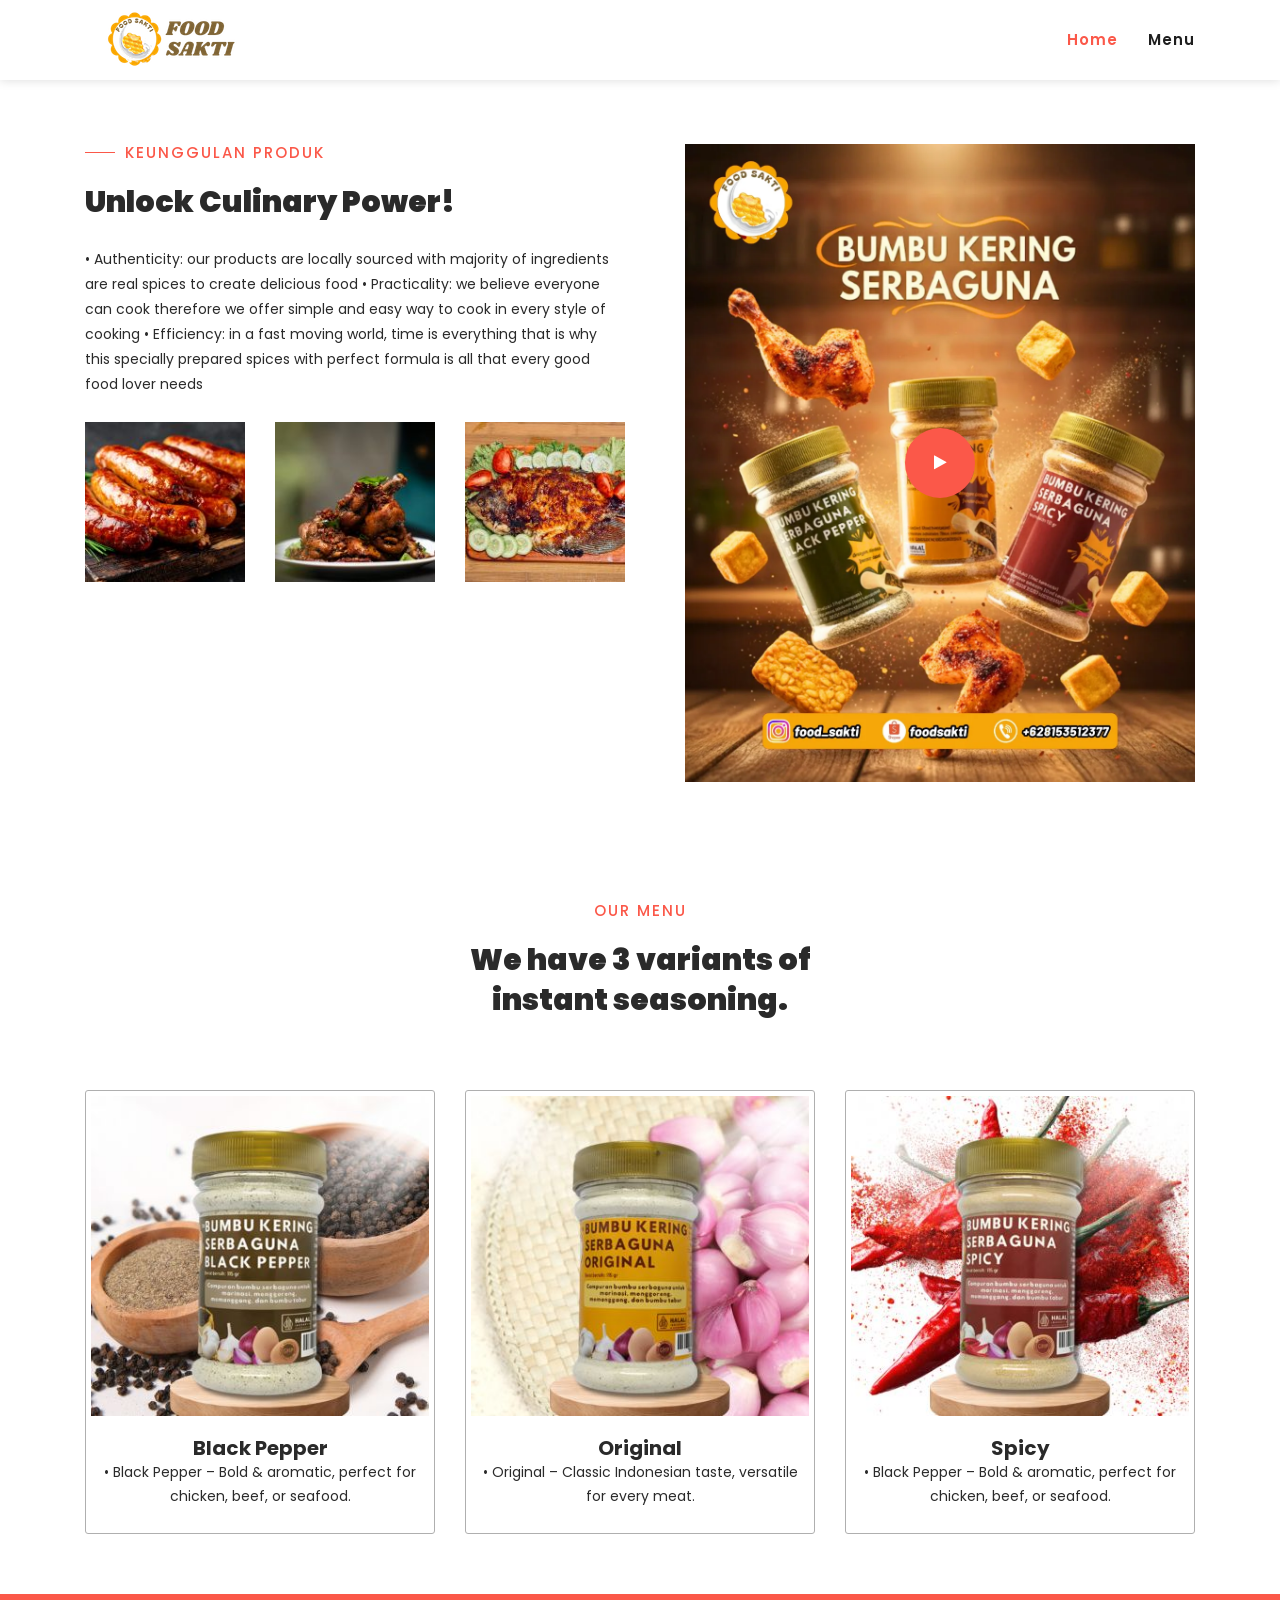
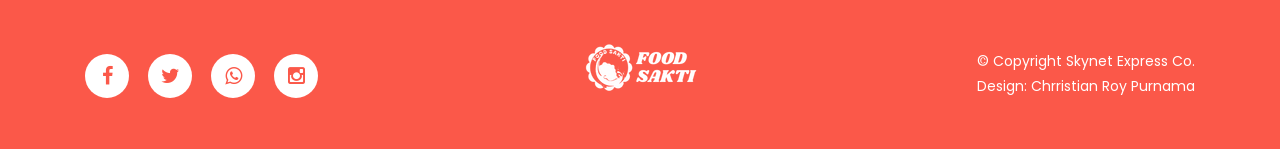
==== commit c1deee31: "update website revision" ====
--- a/hal2.html
+++ b/hal2.html
@@ -118,7 +118,7 @@
                 <div class="col-lg-6 col-md-6 col-xs-12">
                     <div class="right-content">
                         <div class="thumb">
-                            <a rel="nofollow" href="http://youtube.com"><i class="fa fa-play"></i></a>
+                            <a rel="nofollow" href="https://youtube.com/shorts/mmMeB32KZgE?si=6p6Mge_n27eNxzIr"><i class="fa fa-play"></i></a>
                             <img src="assets/images/about-video-bg.jpg" alt="">
                         </div>
                     </div>
@@ -200,30 +200,30 @@
 
     
     
-    <!-- ***** Footer Start ***** -->
+    <!-- ***<!-- ***** Footer Start ***** -->
     <footer>
         <div class="container">
             <div class="row">
                 <div class="col-lg-4 col-xs-12">
                     <div class="right-text-content">
                             <ul class="social-icons">
-                                <li><a href="#"><i class="fa fa-facebook"></i></a></li>
-                                <li><a href="#"><i class="fa fa-twitter"></i></a></li>
-                                <li><a href="#"><i class="fa fa-linkedin"></i></a></li>
-                                <li><a href="#"><i class="fa fa-instagram"></i></a></li>
+                                <li><a href=""><i class="fa fa-facebook"></i></a></li>
+                                <li><a href=""><i class="fa fa-twitter"></i></a></li>
+                                <li><a href="https://tr.ee/cF00LpeWxm"><i class="fa fa-whatsapp"></i></a></li>
+                                <li><a href="https://tr.ee/MQT4Ow40vq"><i class="fa fa-instagram"></i></a></li>
                             </ul>
                     </div>
                 </div>
                 <div class="col-lg-4">
                     <div class="logo">
-                        <a href="index.html"><img src="assets/images/white-logo.png" alt=""></a>
+                        <a href="index.html"><img src="assets/images/putih.png" alt=""></a>
                     </div>
                 </div>
                 <div class="col-lg-4 col-xs-12">
                     <div class="left-text-content">
-                        <p>© Copyright Klassy Cafe Co.
+                        <p>© Copyright Skynet Express Co.
                         
-                        <br>Design: TemplateMo</p>
+                        <br>Design: Chrristian Roy Purnama</p>
                     </div>
                 </div>
             </div>
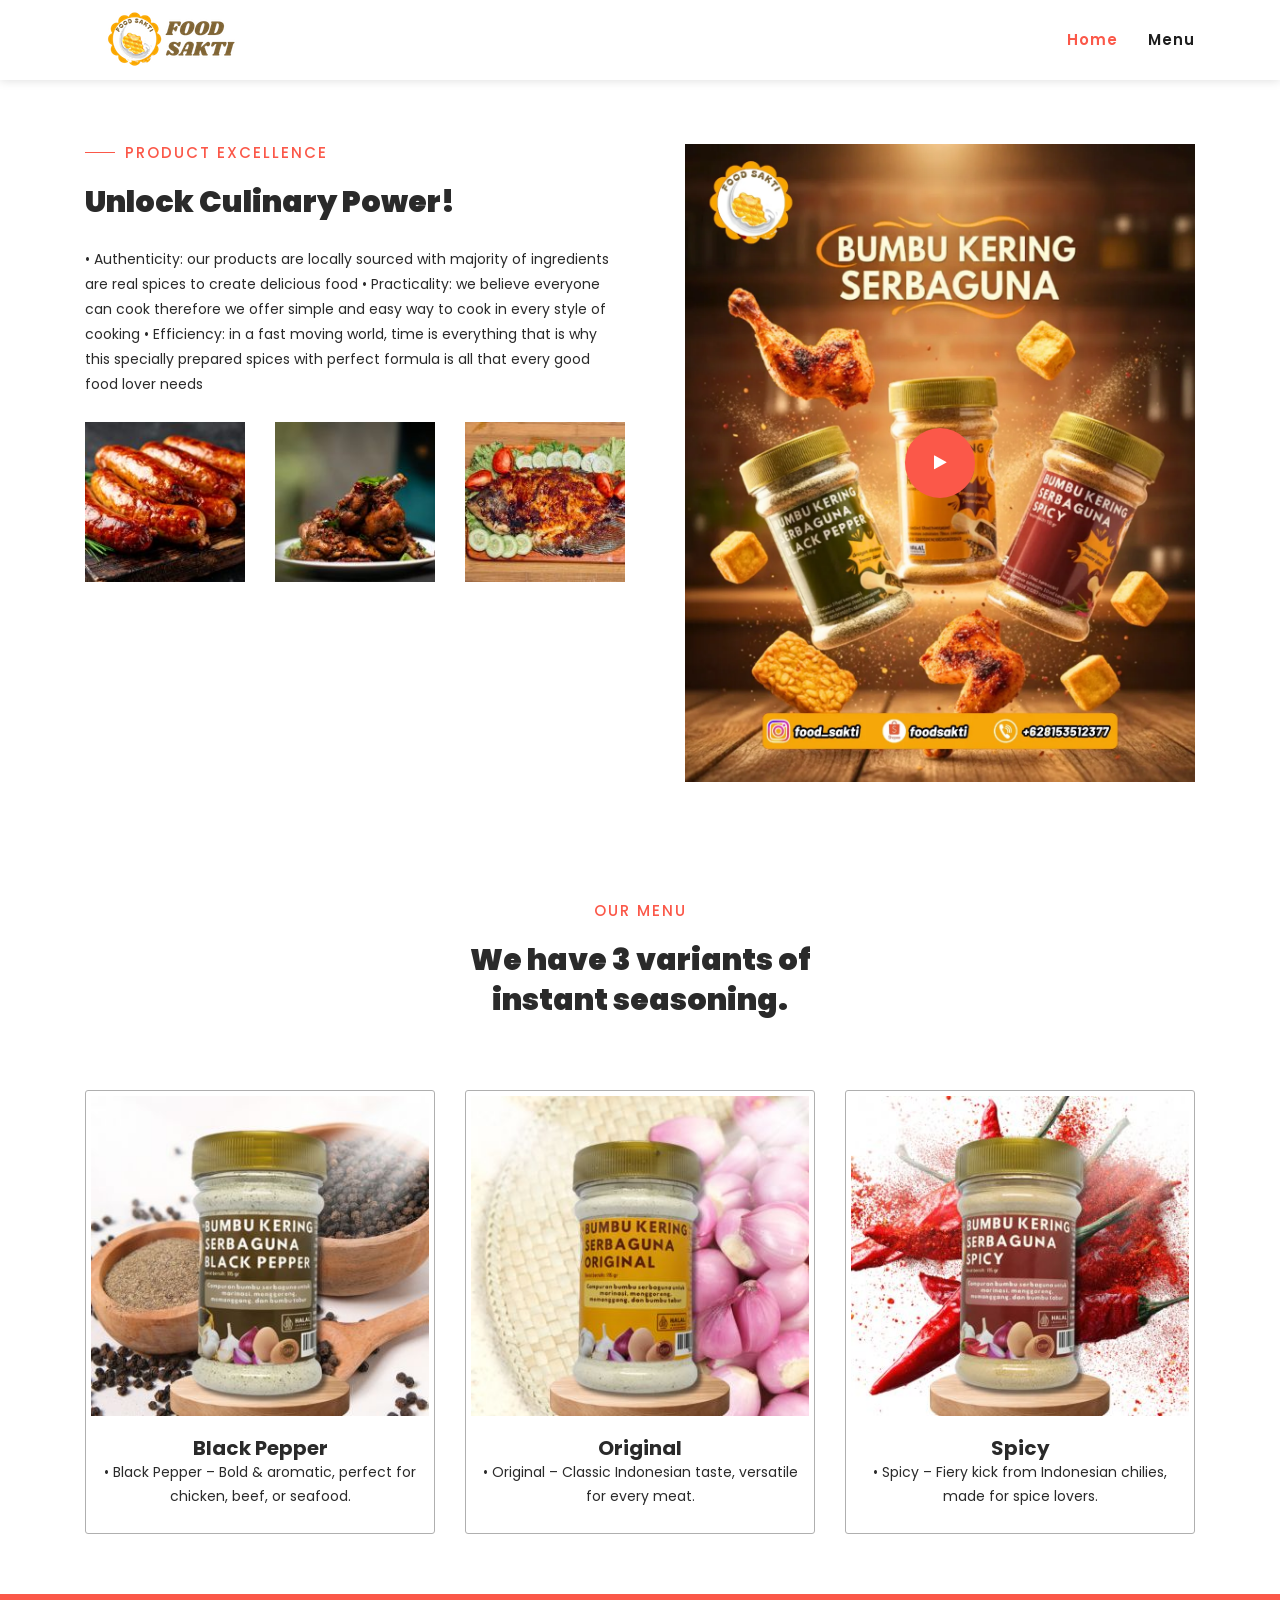
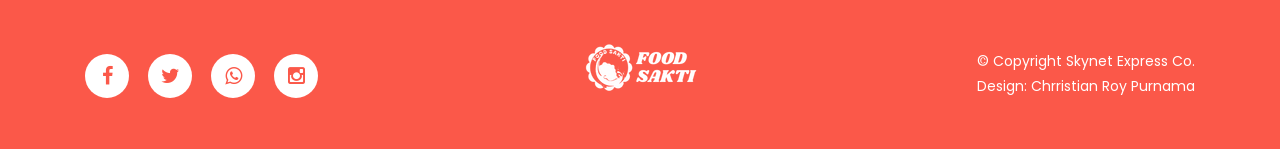
==== commit 445e1c5f: "update fitur login" ====
--- a/hal2.html
+++ b/hal2.html
@@ -95,7 +95,7 @@
                 <div class="col-lg-6 col-md-6 col-xs-12">
                     <div class="left-text-content">
                         <div class="section-heading">
-                            <h6>Keunggulan Produk</h6>
+                            <h6>Product Excellence</h6>
                             <h2>Unlock Culinary Power!</h2>
                         </div>
                         <p>•	Authenticity: our products are locally sourced with majority of ingredients are real spices to create delicious food
@@ -189,7 +189,7 @@
                         </div>
                         <div class="down-content">
                             <h4>Spicy</h4>
-                            <span>•	Black Pepper – Bold & aromatic, perfect for chicken, beef, or seafood. </span>
+                            <span>•	Spicy – Fiery kick from Indonesian chilies, made for spice lovers. </span>
                         </div>
                     </div>
                 </div>
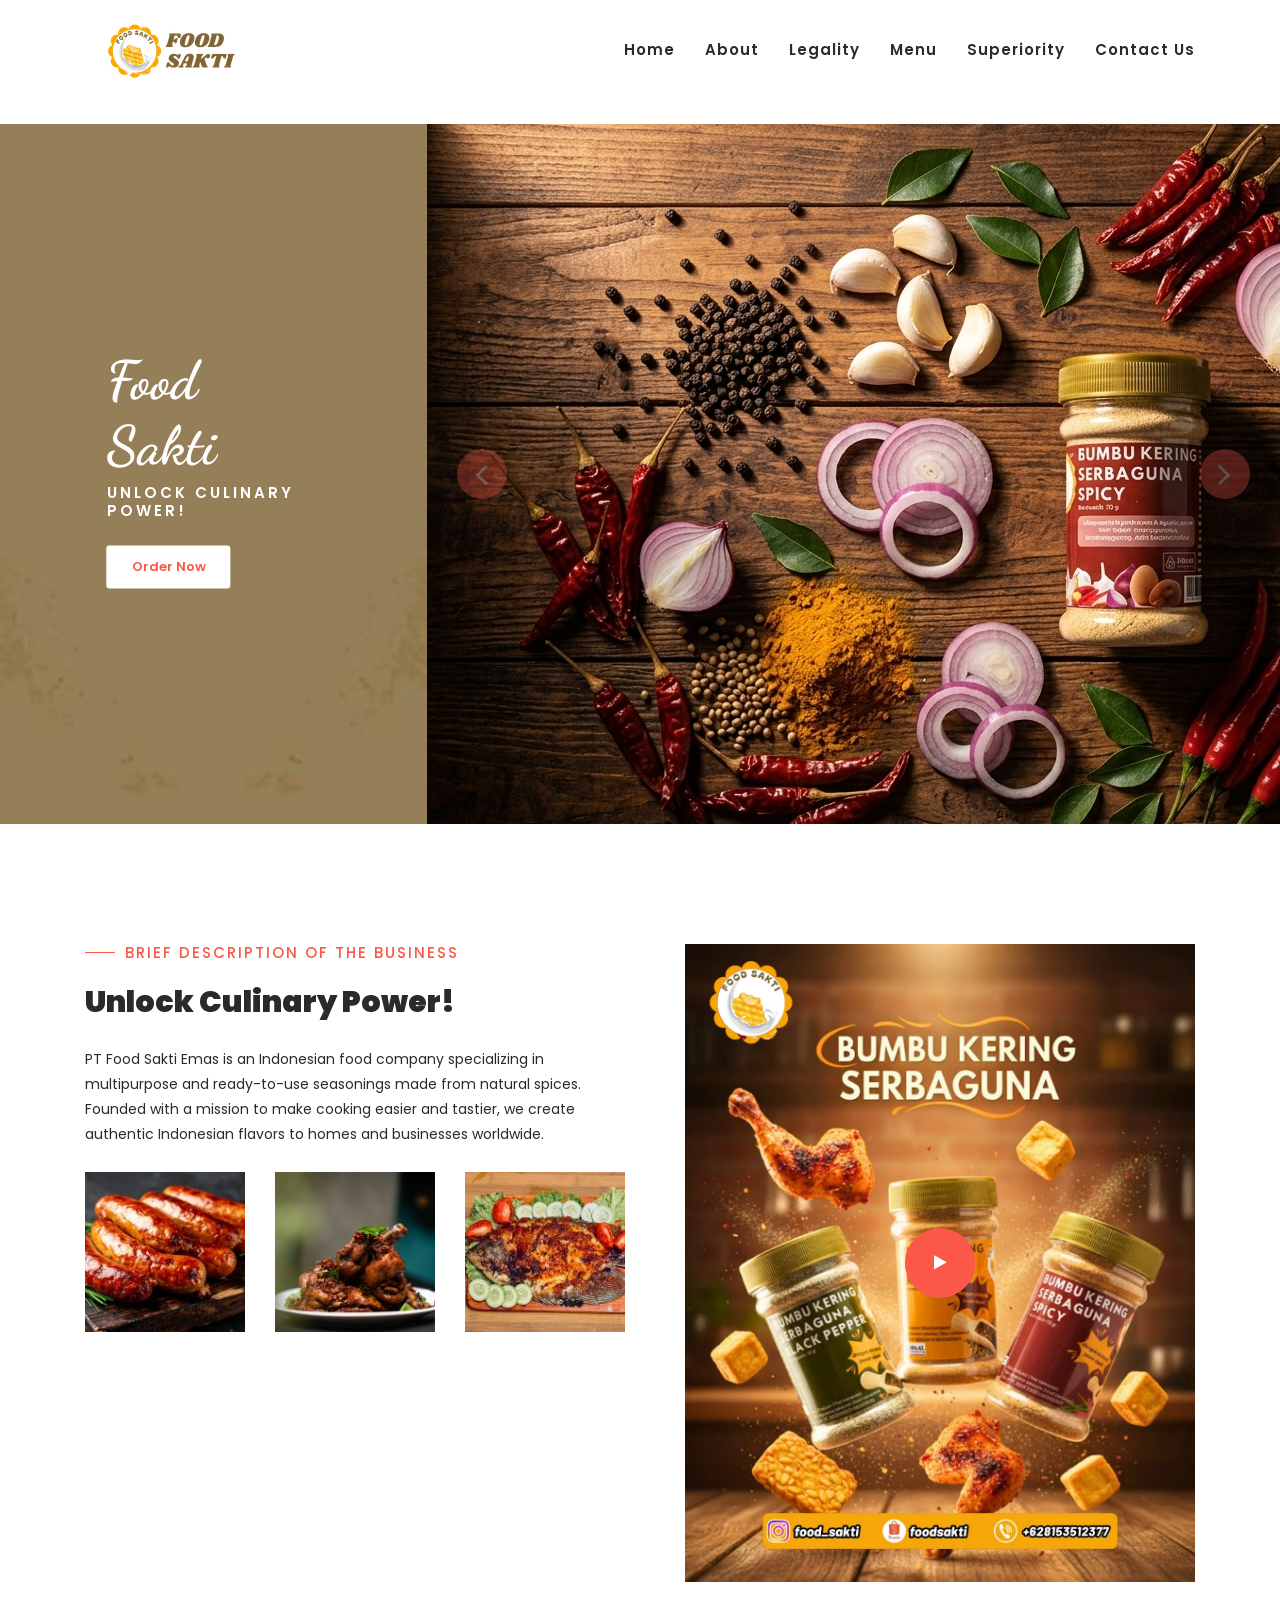
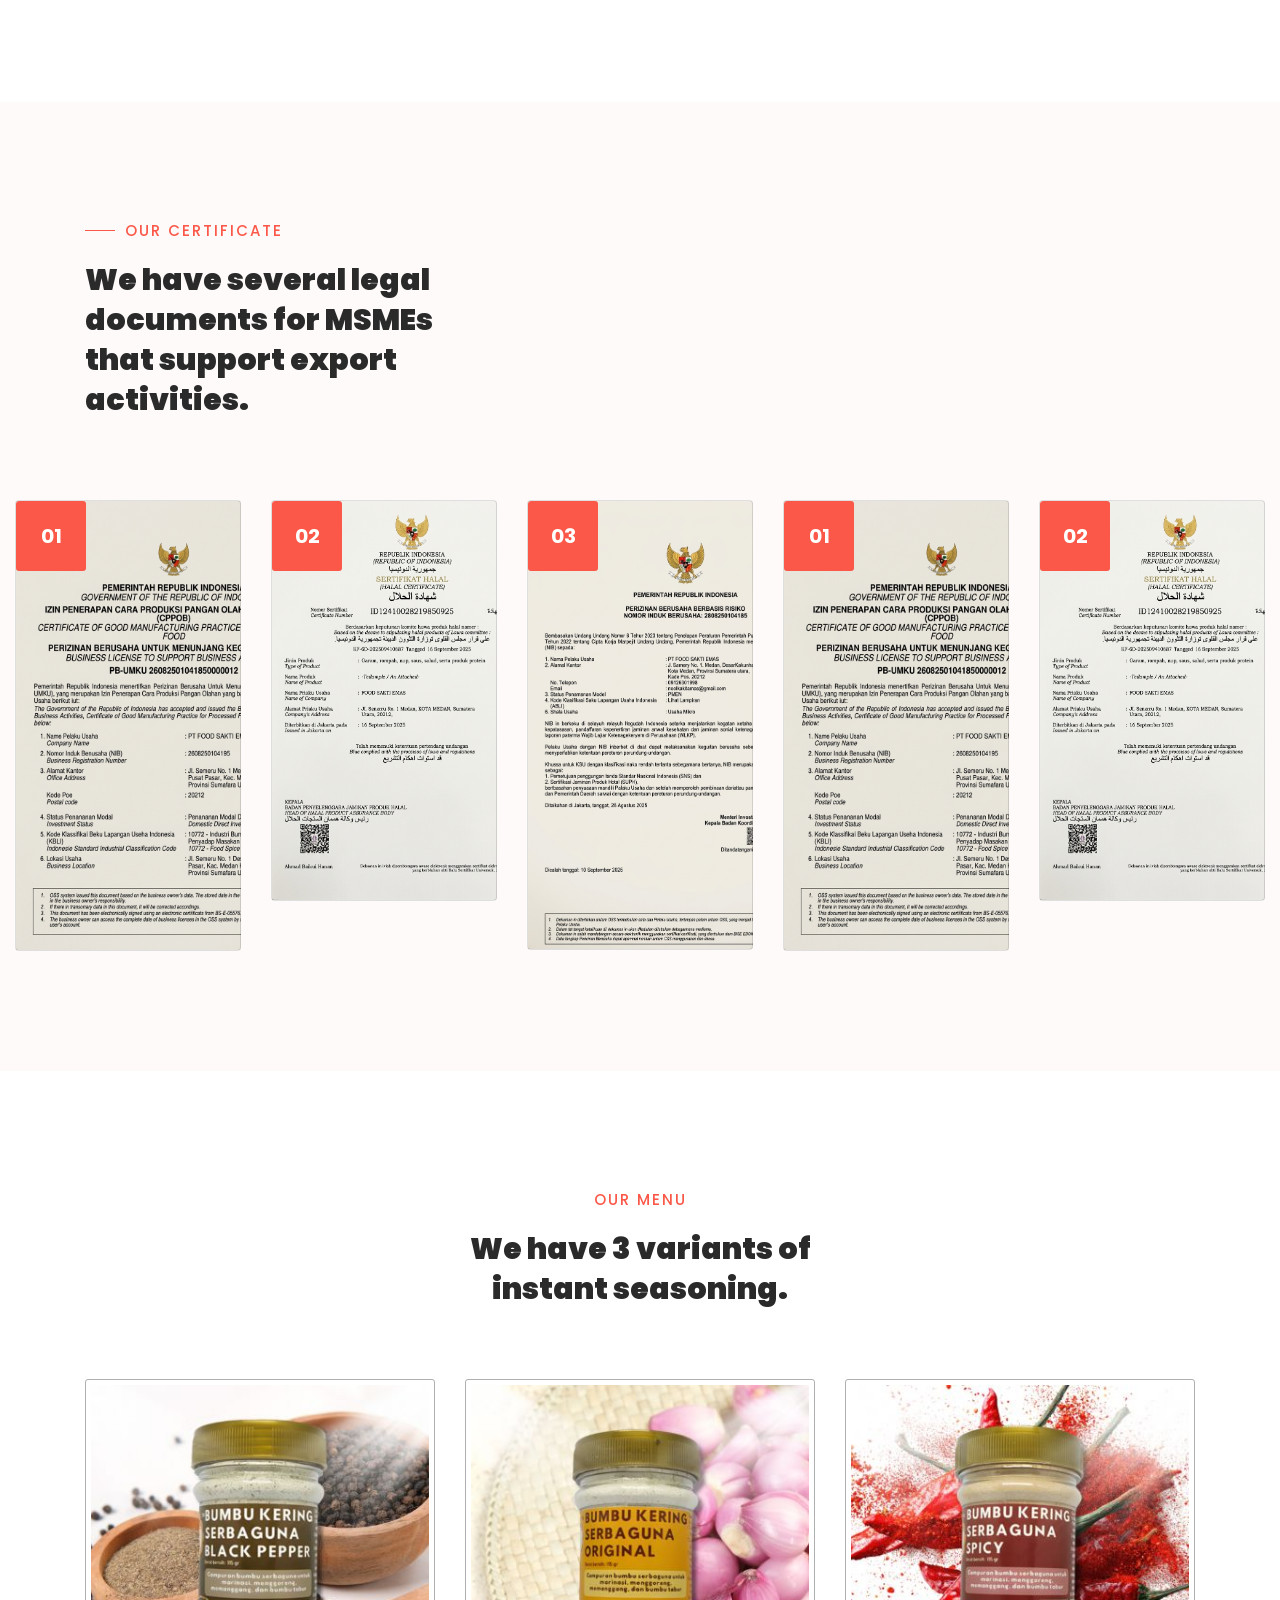
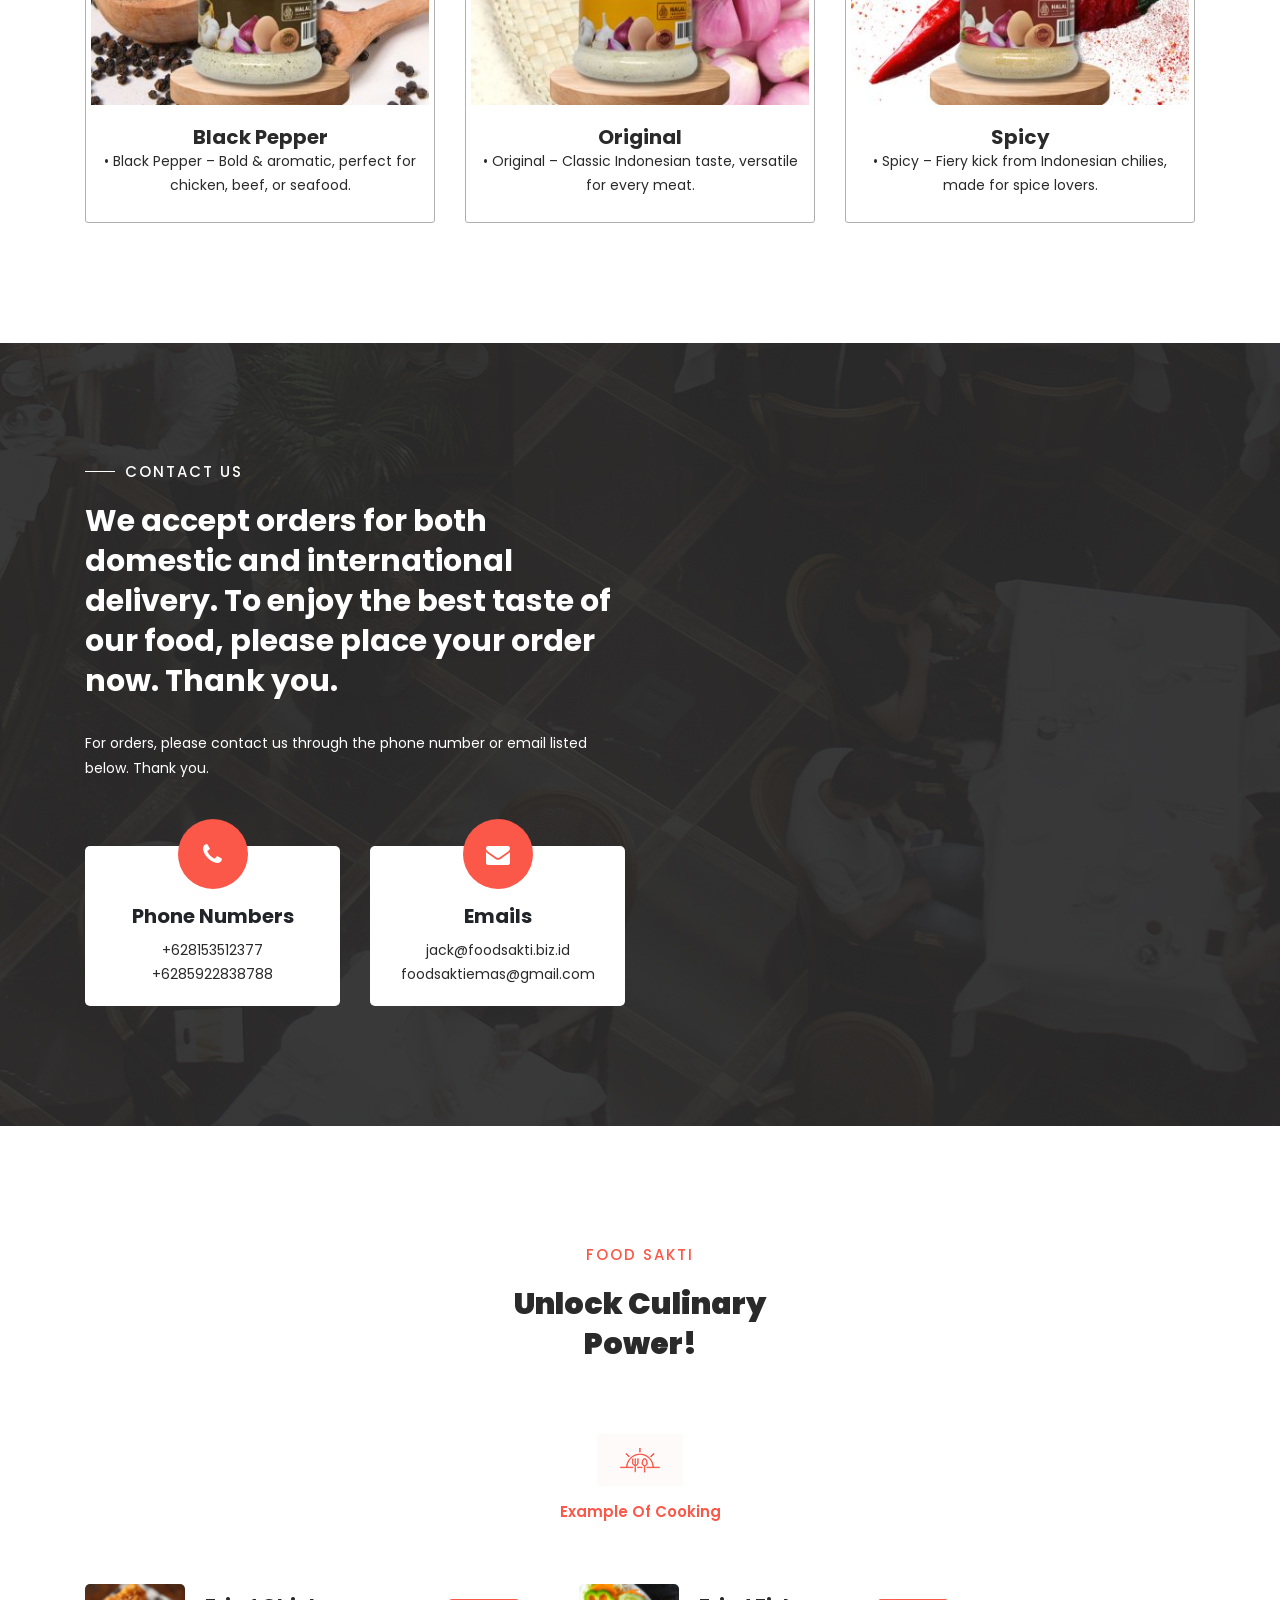
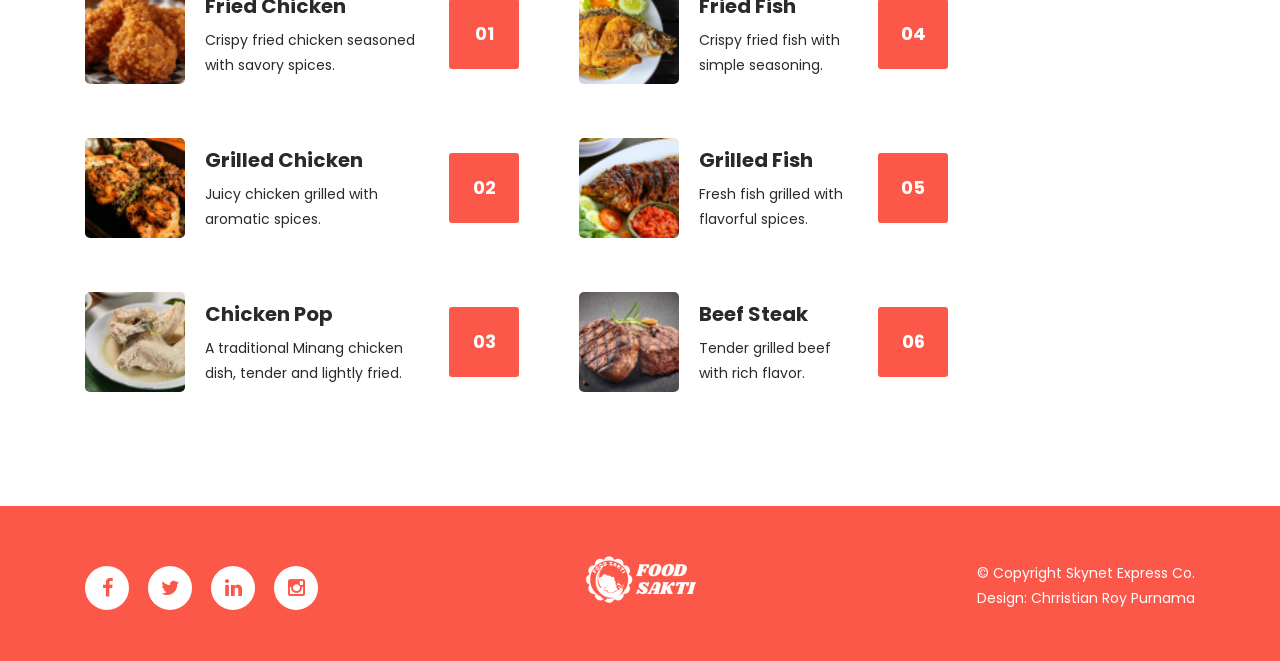
==== commit 9a3b1589: "Update navigation links and content in hal2.html" ====
--- a/hal2.html
+++ b/hal2.html
@@ -57,8 +57,8 @@
                         <!-- ***** Logo End ***** -->
                         <!-- ***** Menu Start ***** -->
                         <ul class="nav">
-                            <li class="scroll-to-section"><a href="index.html" class="active">Home</a></li>
-                           
+                            <li class="scroll-to-section"><a href="#top" class="active">Home</a></li>
+                            <li class="scroll-to-section"><a href="#about">About</a></li>
                            	
                         <!-- 
                             <li class="submenu">
@@ -70,11 +70,12 @@
                                 </ul>
                             </li>
                         -->
-                            
+                            <li class="scroll-to-section"><a href="#menu">Legality</a></li>
                             <li class="scroll-to-section"><a href="#chefs">Menu</a></li> 
-                            
+                            <li class="scroll-to-section"><a href="hal2.html">superiority</a></li>
+                            </li>
                             <!-- <li class=""><a rel="sponsored" href="https://templatemo.com" target="_blank">External URL</a></li> -->
-                            
+                            <li class="scroll-to-section"><a href="#reservation">Contact Us</a></li> 
                         </ul>        
                         <a class='menu-trigger'>
                             <span>Menu</span>
@@ -87,7 +88,53 @@
     </header>
     <!-- ***** Header Area End ***** -->
 
-  
+    <!-- ***** Main Banner Area Start ***** -->
+    <div id="top">
+        <div class="container-fluid">
+            <div class="row">
+                <div class="col-lg-4">
+                    <div class="left-content">
+                        <div class="inner-content">
+                            <h4>Food Sakti</h4>
+                            <h6>Unlock Culinary Power!</h6>
+                            <div class="main-white-button scroll-to-section">
+                                <a href="https://tr.ee/MQT4Ow40vq">Order Now</a>
+                            </div>
+                        </div>
+                    </div>
+                </div>
+                <div class="col-lg-8">
+                    <div class="main-banner header-text">
+                        <div class="Modern-Slider">
+                          <!-- Item -->
+                          <div class="item">
+                            <div class="img-fill">
+                                <img src="assets/images/slide-01.png" alt="">
+                            </div>
+                          </div>
+                          <!-- // Item -->
+                          <!-- Item -->
+                          <div class="item">
+                            <div class="img-fill">
+                                <img src="assets/images/slide-02.png" alt="">
+                            </div>
+                          </div>
+                          <!-- // Item -->
+                          <!-- Item -->
+                          <div class="item">
+                            <div class="img-fill">
+                                <img src="assets/images/slide-03.png" alt="">
+                            </div>
+                          </div>
+                          <!-- // Item -->
+                        </div>
+                    </div>
+                </div>
+            </div>
+        </div>
+    </div>
+    <!-- ***** Main Banner Area End ***** -->
+
     <!-- ***** About Area Starts ***** -->
     <section class="section" id="about">
         <div class="container">
@@ -95,13 +142,10 @@
                 <div class="col-lg-6 col-md-6 col-xs-12">
                     <div class="left-text-content">
                         <div class="section-heading">
-                            <h6>Product Excellence</h6>
+                            <h6>Brief description of the business</h6>
                             <h2>Unlock Culinary Power!</h2>
                         </div>
-                        <p>•	Authenticity: our products are locally sourced with majority of ingredients are real spices to create delicious food
-•	Practicality: we believe everyone can cook therefore we offer simple and easy way to cook in every style of cooking
-•	Efficiency: in a fast moving world, time is everything that is why this specially prepared spices with perfect formula is all that every good food lover needs
-</p>
+                        <p>PT Food Sakti Emas is an Indonesian food company specializing in multipurpose and ready-to-use seasonings made from natural spices. Founded with a mission to make cooking easier and tastier, we create authentic Indonesian flavors to homes and businesses worldwide.</p>
                         <div class="row">
                             <div class="col-4">
                                 <img src="assets/images/about-thumb-01.jpg" alt="">
@@ -128,7 +172,62 @@
     </section>
     <!-- ***** About Area Ends ***** -->
 
-    
+    <!-- ***** Menu Area Starts ***** -->
+    <section class="section" id="menu">
+        <div class="container">
+            <div class="row">
+                <div class="col-lg-4">
+                    <div class="section-heading">
+                        <h6>Our certificate</h6>
+                        <h2>We have several legal documents for MSMEs that support export activities.</h2>
+                    </div>
+                </div>
+            </div>
+        </div>
+        <div class="menu-item-carousel">
+            <div class="col-lg-12">
+                <div class="owl-menu-item owl-carousel">
+                    <div class="item">
+                        <div class='card card1'>
+                            <div class="price"><h6>01</h6></div>
+                            <div class='info'>
+                              <h1 class='title'>Certificate CPPOB</h1>
+                              <p class='description'>A CPPOB Certificate is an official document issued by an authorized authority confirming that a company applies Good Processed Food Manufacturing Practices in producing and handling food products.</p>
+                              <div class="main-text-button">
+                                  <div class="scroll-to-section"><a href="#reservation">Make Reservation <i class="fa fa-angle-down"></i></a></div>
+                              </div>
+                            </div>
+                        </div>
+                    </div>
+                    <div class="item">
+                        <div class='card card2'>
+                            <div class="price"><h6>02</h6></div>
+                            <div class='info'>
+                              <h1 class='title'>Certificate Halal</h1>
+                              <p class='description'>A Halal Certificate is an official document issued by an authorized institution stating that a product complies with Islamic law and is permissible for consumption by Muslims.</p>
+                              <div class="main-text-button">
+                                  <div class="scroll-to-section"><a href="#reservation">Make Reservation <i class="fa fa-angle-down"></i></a></div>
+                              </div>
+                            </div>
+                        </div>
+                    </div>
+                    <div class="item">
+                        <div class='card card3'>
+                            <div class="price"><h6>03</h6></div>
+                            <div class='info'>
+                              <h1 class='title'>Risk-Based Business Licensing</h1>
+                              <p class='description'>A Risk-Based Business Licensing Certificate is an official document issued by the government that certifies a business has obtained permission to operate according to its risk level.</p>
+                              <div class="main-text-button">
+                                  <div class="scroll-to-section"><a href="#reservation">Make Reservation <i class="fa fa-angle-down"></i></a></div>
+                              </div>
+                            </div>
+                        </div>
+                    </div>
+                </div>
+            </div>
+        </div>
+    </section>
+    <!-- ***** Menu Area Ends ***** -->
 
     <!-- ***** Chefs Area Starts ***** -->
     <section class="section" id="chefs">
@@ -147,9 +246,9 @@
                         <div class="thumb">
                             <div class="overlay"></div>
                             <ul class="social-icons">
-                                <li><a href="#"><i class="fa fa-facebook"></i></a></li>
+                                <li><a href="https://web.facebook.com/profile.php?id=61583462335536"><i class="fa fa-facebook"></i></a></li>
                                 <li><a href="#"><i class="fa fa-twitter"></i></a></li>
-                                <li><a href="#"><i class="fa fa-instagram"></i></a></li>
+                                <li><a href="instagram.com/food_sakti"><i class="fa fa-instagram"></i></a></li>
                             </ul>
                             <img src="assets/images/chefs-01.jpg" alt="Chef #1">
                         </div>
@@ -164,9 +263,9 @@
                         <div class="thumb">
                             <div class="overlay"></div>
                             <ul class="social-icons">
-                                <li><a href="#"><i class="fa fa-facebook"></i></a></li>
+                                <li><a href="https://web.facebook.com/profile.php?id=61583462335536"><i class="fa fa-facebook"></i></a></li>
                                 <li><a href="#"><i class="fa fa-twitter"></i></a></li>
-                                <li><a href="#"><i class="fa fa-behance"></i></a></li>
+                                <li><a href="instagram.com/food_sakti"><i class="fa fa-behance"></i></a></li>
                             </ul>
                             <img src="assets/images/chefs-02.jpg" alt="Chef #2">
                         </div>
@@ -181,9 +280,9 @@
                         <div class="thumb">
                             <div class="overlay"></div>
                             <ul class="social-icons">
-                                <li><a href="#"><i class="fa fa-facebook"></i></a></li>
+                                <li><a href="https://web.facebook.com/profile.php?id=61583462335536"><i class="fa fa-facebook"></i></a></li>
                                 <li><a href="#"><i class="fa fa-twitter"></i></a></li>
-                                <li><a href="#"><i class="fa fa-google"></i></a></li>
+                                <li><a href="instagram.com/food_sakti"><i class="fa fa-google"></i></a></li>
                             </ul>
                             <img src="assets/images/chefs-03.jpg" alt="Chef #3">
                         </div>
@@ -198,18 +297,168 @@
     </section>
     <!-- ***** Chefs Area Ends ***** -->
 
-    
-    
-    <!-- ***<!-- ***** Footer Start ***** -->
+    <!-- ***** Reservation Us Area Starts ***** -->
+    <section class="section" id="reservation">
+        <div class="container">
+            <div class="row"> 
+                <div class="col-lg-6 align-self-center">
+                    <div class="left-text-content">
+                        <div class="section-heading">
+                            <h6>Contact Us</h6>
+                            <h2>We accept orders for both domestic and international delivery. To enjoy the best taste of our food, please place your order now. Thank you.</h2>
+                        </div>
+                        <p>For orders, please contact us through the phone number or email listed below. Thank you.</p>
+                        <div class="row">
+                            <div class="col-lg-6">
+                                <div class="phone">
+                                    <i class="fa fa-phone"></i>
+                                    <h4>Phone Numbers</h4>
+                                    <span><a href="tel:+628153512377">+628153512377</a><br><a href="tel:+6285922838788">+6285922838788</a></span>
+                                </div>
+                            </div>
+                            <div class="col-lg-6">
+                                <div class="message">
+                                    <i class="fa fa-envelope"></i>
+                                    <h4>Emails</h4>
+                                    <span><a href="mailto:jack@foodsakti.biz.id">jack@foodsakti.biz.id</a><br><a href="mailto:foodsaktiemas@gmail.com"> foodsaktiemas@gmail.com</a></span>
+                                </div>
+                            </div>
+                        </div>
+                    </div>
+                </div>
+                         
+                    </div>
+                </div>
+            </div>
+        </div>
+    </section>
+    <!-- ***** Reservation Area Ends ***** -->
+
+    <!-- ***** Menu Area Starts ***** -->
+    <section class="section" id="offers">
+        <div class="container">
+            <div class="row">
+                <div class="col-lg-4 offset-lg-4 text-center">
+                    <div class="section-heading">
+                        <h6>Food Sakti</h6>
+                        <h2>Unlock Culinary Power!</h2>
+                    </div>
+                </div>
+            </div>
+            <div class="row">
+                <div class="col-lg-12">
+                    <div class="row" id="tabs">
+                        <div class="col-lg-12">
+                            <div class="heading-tabs">
+                                <div class="row">
+                                    <div class="col-lg-6 offset-lg-3">
+                                        <ul>
+                                          <li><a href='#tabs-1'><img src="assets/images/tab-icon-01.png" alt="">example of cooking</a></li>
+                                          
+                                        </ul>
+                                    </div>
+                                </div>
+                            </div>
+                        </div>
+                        <div class="col-lg-12">
+                            <section class='tabs-content'>
+                                <article id='tabs-1'>
+                                    <div class="row">
+                                        <div class="col-lg-6">
+                                            <div class="row">
+                                                <div class="left-list">
+                                                    <div class="col-lg-12">
+                                                        <div class="tab-item">
+                                                            <img src="assets/images/1.png" alt="">
+                                                            <h4>Fried Chicken</h4>
+                                                            <p>Crispy fried chicken seasoned with savory spices.</p>
+                                                            <div class="price">
+                                                                <h6>01</h6>
+                                                            </div>
+                                                        </div>
+                                                    </div>
+                                                    <div class="col-lg-12">
+                                                        <div class="tab-item">
+                                                            <img src="assets/images/2.png" alt="">
+                                                            <h4>Grilled Chicken</h4>
+                                                            <p>Juicy chicken grilled with aromatic spices.</p>
+                                                            <div class="price">
+                                                                <h6>02</h6>
+                                                            </div>
+                                                        </div>
+                                                    </div>
+                                                    <div class="col-lg-12">
+                                                        <div class="tab-item">
+                                                            <img src="assets/images/3.png" alt="">
+                                                            <h4>Chicken Pop</h4>
+                                                            <p>A traditional Minang chicken dish, tender and lightly fried.</p>
+                                                            <div class="price">
+                                                                <h6>03</h6>
+                                                            </div>
+                                                        </div>
+                                                    </div>
+                                                </div>
+                                            </div>
+                                        </div>
+                                        <div class="col-lg-6">
+                                            <div class="row">
+                                                <div class="right-list">
+                                                    <div class="col-lg-12">
+                                                        <div class="tab-item">
+                                                            <img src="assets/images/4.png" alt="">
+                                                            <h4>Fried Fish</h4>
+                                                            <p>Crispy fried fish with simple seasoning.</p>
+                                                            <div class="price">
+                                                                <h6>04</h6>
+                                                            </div>
+                                                        </div>
+                                                    </div>
+                                                    <div class="col-lg-12">
+                                                        <div class="tab-item">
+                                                            <img src="assets/images/5.png" alt="">
+                                                            <h4>Grilled Fish</h4>
+                                                            <p>Fresh fish grilled with flavorful spices.</p>
+                                                            <div class="price">
+                                                                <h6>05</h6>
+                                                            </div>
+                                                        </div>
+                                                    </div>
+                                                    <div class="col-lg-12">
+                                                        <div class="tab-item">
+                                                            <img src="assets/images/6.png" alt="">
+                                                            <h4>Beef Steak</h4>
+                                                            <p>Tender grilled beef with rich flavor.</p>
+                                                            <div class="price">
+                                                                <h6>06</h6>
+                                                            </div>
+                                                        </div>
+                                                    </div>
+                                                </div>
+                                            </div>
+                                        </div>
+                                    </div>
+                                </article>  
+                                
+                                   
+                            </section>
+                        </div>
+                    </div>
+                </div>
+            </div>
+        </div>
+    </section>
+    <!-- ***** Chefs Area Ends ***** --> 
+    
+    <!-- ***** Footer Start ***** -->
     <footer>
         <div class="container">
             <div class="row">
                 <div class="col-lg-4 col-xs-12">
                     <div class="right-text-content">
                             <ul class="social-icons">
-                                <li><a href=""><i class="fa fa-facebook"></i></a></li>
+                                <li><a href="https://web.facebook.com/profile.php?id=61583462335536"><i class="fa fa-facebook"></i></a></li>
                                 <li><a href=""><i class="fa fa-twitter"></i></a></li>
-                                <li><a href="https://tr.ee/cF00LpeWxm"><i class="fa fa-whatsapp"></i></a></li>
+                                <li><a href="https://www.linkedin.com/in/jack-karnadi-95775238/"><i class="fa fa-linkedin"></i></a></li>
                                 <li><a href="https://tr.ee/MQT4Ow40vq"><i class="fa fa-instagram"></i></a></li>
                             </ul>
                     </div>
@@ -269,4 +518,4 @@
 
     </script>
   </body>
-</html>+</html>
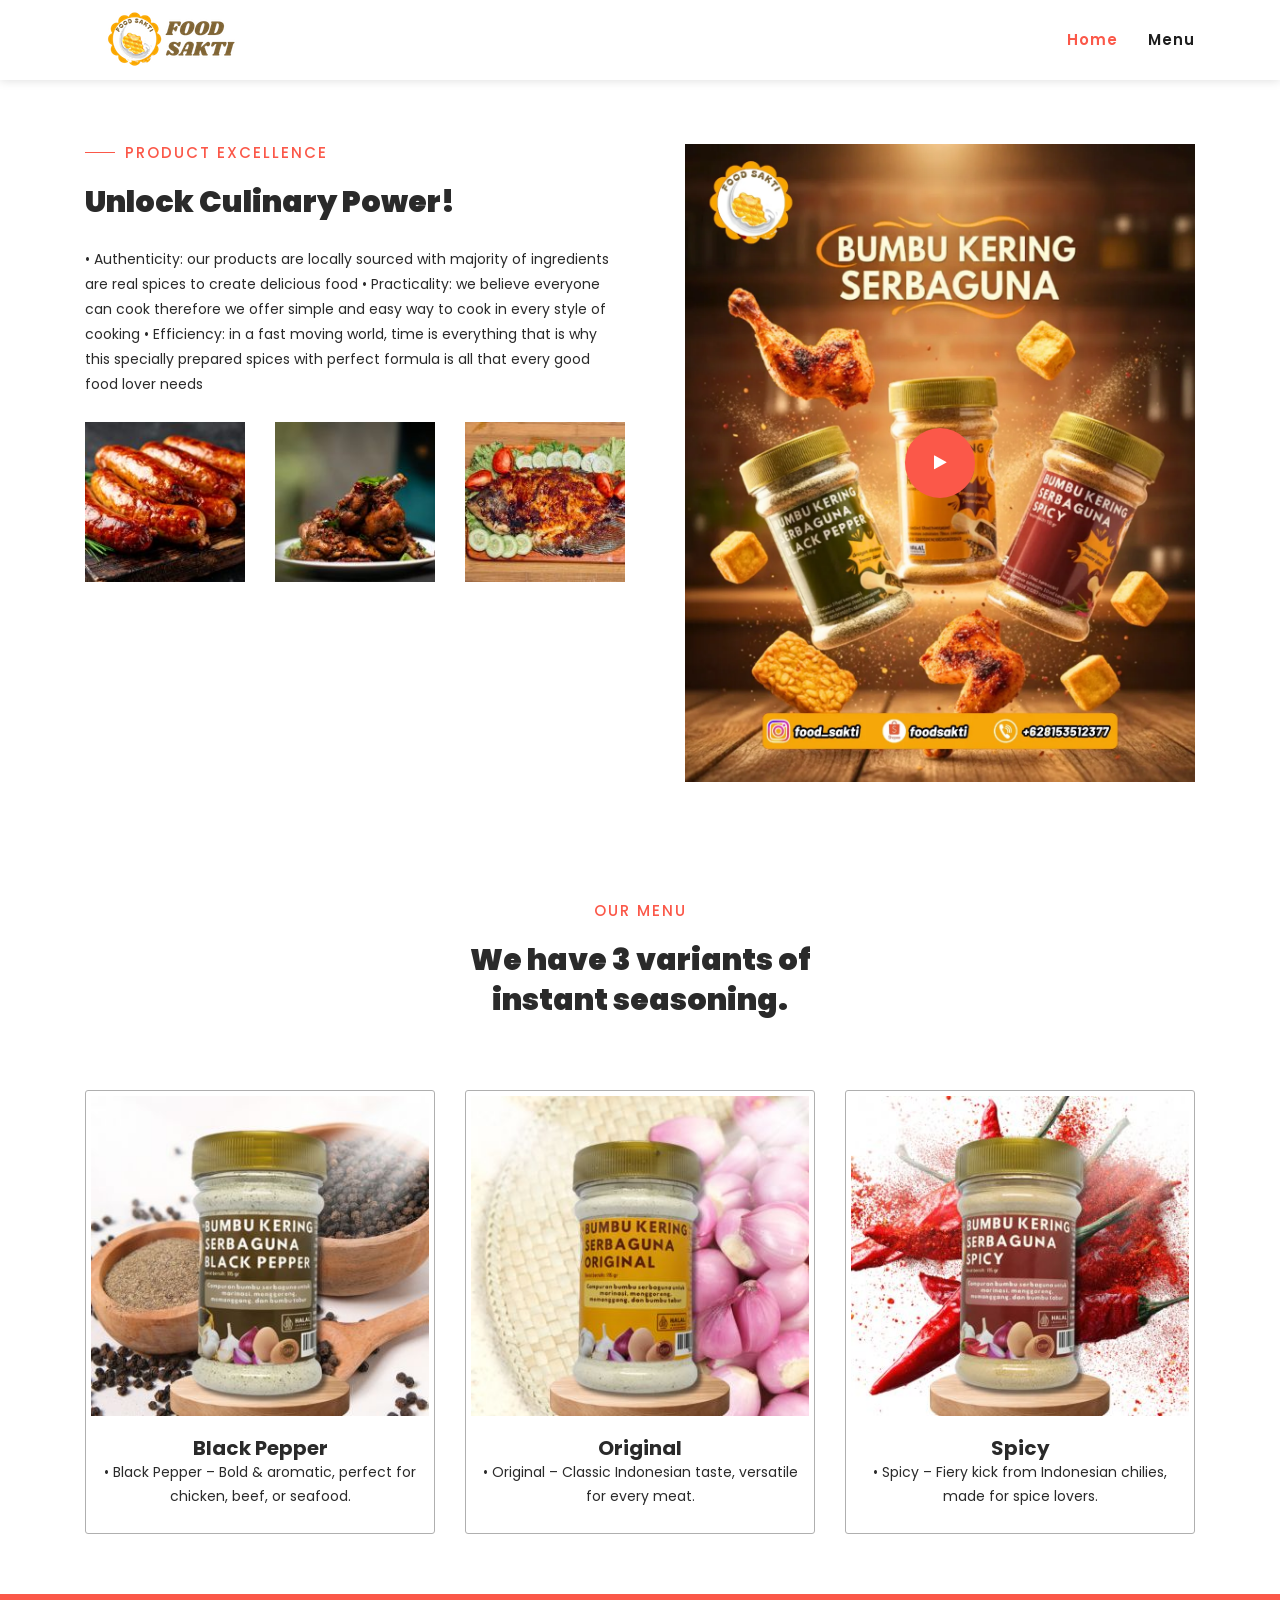
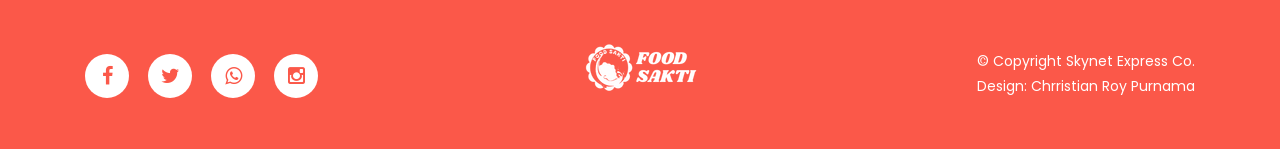
==== commit 11b3eafb: "Update navigation links and content in hal2.html" ====
--- a/hal2.html
+++ b/hal2.html
@@ -57,8 +57,8 @@
                         <!-- ***** Logo End ***** -->
                         <!-- ***** Menu Start ***** -->
                         <ul class="nav">
-                            <li class="scroll-to-section"><a href="#top" class="active">Home</a></li>
-                            <li class="scroll-to-section"><a href="#about">About</a></li>
+                            <li class="scroll-to-section"><a href="index.html" class="active">Home</a></li>
+                           
                            	
                         <!-- 
                             <li class="submenu">
@@ -70,12 +70,11 @@
                                 </ul>
                             </li>
                         -->
-                            <li class="scroll-to-section"><a href="#menu">Legality</a></li>
+                            
                             <li class="scroll-to-section"><a href="#chefs">Menu</a></li> 
-                            <li class="scroll-to-section"><a href="hal2.html">superiority</a></li>
-                            </li>
+                            
                             <!-- <li class=""><a rel="sponsored" href="https://templatemo.com" target="_blank">External URL</a></li> -->
-                            <li class="scroll-to-section"><a href="#reservation">Contact Us</a></li> 
+                            
                         </ul>        
                         <a class='menu-trigger'>
                             <span>Menu</span>
@@ -88,53 +87,7 @@
     </header>
     <!-- ***** Header Area End ***** -->
 
-    <!-- ***** Main Banner Area Start ***** -->
-    <div id="top">
-        <div class="container-fluid">
-            <div class="row">
-                <div class="col-lg-4">
-                    <div class="left-content">
-                        <div class="inner-content">
-                            <h4>Food Sakti</h4>
-                            <h6>Unlock Culinary Power!</h6>
-                            <div class="main-white-button scroll-to-section">
-                                <a href="https://tr.ee/MQT4Ow40vq">Order Now</a>
-                            </div>
-                        </div>
-                    </div>
-                </div>
-                <div class="col-lg-8">
-                    <div class="main-banner header-text">
-                        <div class="Modern-Slider">
-                          <!-- Item -->
-                          <div class="item">
-                            <div class="img-fill">
-                                <img src="assets/images/slide-01.png" alt="">
-                            </div>
-                          </div>
-                          <!-- // Item -->
-                          <!-- Item -->
-                          <div class="item">
-                            <div class="img-fill">
-                                <img src="assets/images/slide-02.png" alt="">
-                            </div>
-                          </div>
-                          <!-- // Item -->
-                          <!-- Item -->
-                          <div class="item">
-                            <div class="img-fill">
-                                <img src="assets/images/slide-03.png" alt="">
-                            </div>
-                          </div>
-                          <!-- // Item -->
-                        </div>
-                    </div>
-                </div>
-            </div>
-        </div>
-    </div>
-    <!-- ***** Main Banner Area End ***** -->
-
+  
     <!-- ***** About Area Starts ***** -->
     <section class="section" id="about">
         <div class="container">
@@ -142,10 +95,13 @@
                 <div class="col-lg-6 col-md-6 col-xs-12">
                     <div class="left-text-content">
                         <div class="section-heading">
-                            <h6>Brief description of the business</h6>
+                            <h6>Product Excellence</h6>
                             <h2>Unlock Culinary Power!</h2>
                         </div>
-                        <p>PT Food Sakti Emas is an Indonesian food company specializing in multipurpose and ready-to-use seasonings made from natural spices. Founded with a mission to make cooking easier and tastier, we create authentic Indonesian flavors to homes and businesses worldwide.</p>
+                        <p>•	Authenticity: our products are locally sourced with majority of ingredients are real spices to create delicious food
+•	Practicality: we believe everyone can cook therefore we offer simple and easy way to cook in every style of cooking
+•	Efficiency: in a fast moving world, time is everything that is why this specially prepared spices with perfect formula is all that every good food lover needs
+</p>
                         <div class="row">
                             <div class="col-4">
                                 <img src="assets/images/about-thumb-01.jpg" alt="">
@@ -172,62 +128,7 @@
     </section>
     <!-- ***** About Area Ends ***** -->
 
-    <!-- ***** Menu Area Starts ***** -->
-    <section class="section" id="menu">
-        <div class="container">
-            <div class="row">
-                <div class="col-lg-4">
-                    <div class="section-heading">
-                        <h6>Our certificate</h6>
-                        <h2>We have several legal documents for MSMEs that support export activities.</h2>
-                    </div>
-                </div>
-            </div>
-        </div>
-        <div class="menu-item-carousel">
-            <div class="col-lg-12">
-                <div class="owl-menu-item owl-carousel">
-                    <div class="item">
-                        <div class='card card1'>
-                            <div class="price"><h6>01</h6></div>
-                            <div class='info'>
-                              <h1 class='title'>Certificate CPPOB</h1>
-                              <p class='description'>A CPPOB Certificate is an official document issued by an authorized authority confirming that a company applies Good Processed Food Manufacturing Practices in producing and handling food products.</p>
-                              <div class="main-text-button">
-                                  <div class="scroll-to-section"><a href="#reservation">Make Reservation <i class="fa fa-angle-down"></i></a></div>
-                              </div>
-                            </div>
-                        </div>
-                    </div>
-                    <div class="item">
-                        <div class='card card2'>
-                            <div class="price"><h6>02</h6></div>
-                            <div class='info'>
-                              <h1 class='title'>Certificate Halal</h1>
-                              <p class='description'>A Halal Certificate is an official document issued by an authorized institution stating that a product complies with Islamic law and is permissible for consumption by Muslims.</p>
-                              <div class="main-text-button">
-                                  <div class="scroll-to-section"><a href="#reservation">Make Reservation <i class="fa fa-angle-down"></i></a></div>
-                              </div>
-                            </div>
-                        </div>
-                    </div>
-                    <div class="item">
-                        <div class='card card3'>
-                            <div class="price"><h6>03</h6></div>
-                            <div class='info'>
-                              <h1 class='title'>Risk-Based Business Licensing</h1>
-                              <p class='description'>A Risk-Based Business Licensing Certificate is an official document issued by the government that certifies a business has obtained permission to operate according to its risk level.</p>
-                              <div class="main-text-button">
-                                  <div class="scroll-to-section"><a href="#reservation">Make Reservation <i class="fa fa-angle-down"></i></a></div>
-                              </div>
-                            </div>
-                        </div>
-                    </div>
-                </div>
-            </div>
-        </div>
-    </section>
-    <!-- ***** Menu Area Ends ***** -->
+    
 
     <!-- ***** Chefs Area Starts ***** -->
     <section class="section" id="chefs">
@@ -246,9 +147,9 @@
                         <div class="thumb">
                             <div class="overlay"></div>
                             <ul class="social-icons">
-                                <li><a href="https://web.facebook.com/profile.php?id=61583462335536"><i class="fa fa-facebook"></i></a></li>
+                                <li><a href="#"><i class="fa fa-facebook"></i></a></li>
                                 <li><a href="#"><i class="fa fa-twitter"></i></a></li>
-                                <li><a href="instagram.com/food_sakti"><i class="fa fa-instagram"></i></a></li>
+                                <li><a href="#"><i class="fa fa-instagram"></i></a></li>
                             </ul>
                             <img src="assets/images/chefs-01.jpg" alt="Chef #1">
                         </div>
@@ -263,9 +164,9 @@
                         <div class="thumb">
                             <div class="overlay"></div>
                             <ul class="social-icons">
-                                <li><a href="https://web.facebook.com/profile.php?id=61583462335536"><i class="fa fa-facebook"></i></a></li>
+                                <li><a href="#"><i class="fa fa-facebook"></i></a></li>
                                 <li><a href="#"><i class="fa fa-twitter"></i></a></li>
-                                <li><a href="instagram.com/food_sakti"><i class="fa fa-behance"></i></a></li>
+                                <li><a href="#"><i class="fa fa-behance"></i></a></li>
                             </ul>
                             <img src="assets/images/chefs-02.jpg" alt="Chef #2">
                         </div>
@@ -280,9 +181,9 @@
                         <div class="thumb">
                             <div class="overlay"></div>
                             <ul class="social-icons">
-                                <li><a href="https://web.facebook.com/profile.php?id=61583462335536"><i class="fa fa-facebook"></i></a></li>
+                                <li><a href="#"><i class="fa fa-facebook"></i></a></li>
                                 <li><a href="#"><i class="fa fa-twitter"></i></a></li>
-                                <li><a href="instagram.com/food_sakti"><i class="fa fa-google"></i></a></li>
+                                <li><a href="#"><i class="fa fa-google"></i></a></li>
                             </ul>
                             <img src="assets/images/chefs-03.jpg" alt="Chef #3">
                         </div>
@@ -297,168 +198,18 @@
     </section>
     <!-- ***** Chefs Area Ends ***** -->
 
-    <!-- ***** Reservation Us Area Starts ***** -->
-    <section class="section" id="reservation">
-        <div class="container">
-            <div class="row"> 
-                <div class="col-lg-6 align-self-center">
-                    <div class="left-text-content">
-                        <div class="section-heading">
-                            <h6>Contact Us</h6>
-                            <h2>We accept orders for both domestic and international delivery. To enjoy the best taste of our food, please place your order now. Thank you.</h2>
-                        </div>
-                        <p>For orders, please contact us through the phone number or email listed below. Thank you.</p>
-                        <div class="row">
-                            <div class="col-lg-6">
-                                <div class="phone">
-                                    <i class="fa fa-phone"></i>
-                                    <h4>Phone Numbers</h4>
-                                    <span><a href="tel:+628153512377">+628153512377</a><br><a href="tel:+6285922838788">+6285922838788</a></span>
-                                </div>
-                            </div>
-                            <div class="col-lg-6">
-                                <div class="message">
-                                    <i class="fa fa-envelope"></i>
-                                    <h4>Emails</h4>
-                                    <span><a href="mailto:jack@foodsakti.biz.id">jack@foodsakti.biz.id</a><br><a href="mailto:foodsaktiemas@gmail.com"> foodsaktiemas@gmail.com</a></span>
-                                </div>
-                            </div>
-                        </div>
-                    </div>
-                </div>
-                         
-                    </div>
-                </div>
-            </div>
-        </div>
-    </section>
-    <!-- ***** Reservation Area Ends ***** -->
-
-    <!-- ***** Menu Area Starts ***** -->
-    <section class="section" id="offers">
-        <div class="container">
-            <div class="row">
-                <div class="col-lg-4 offset-lg-4 text-center">
-                    <div class="section-heading">
-                        <h6>Food Sakti</h6>
-                        <h2>Unlock Culinary Power!</h2>
-                    </div>
-                </div>
-            </div>
-            <div class="row">
-                <div class="col-lg-12">
-                    <div class="row" id="tabs">
-                        <div class="col-lg-12">
-                            <div class="heading-tabs">
-                                <div class="row">
-                                    <div class="col-lg-6 offset-lg-3">
-                                        <ul>
-                                          <li><a href='#tabs-1'><img src="assets/images/tab-icon-01.png" alt="">example of cooking</a></li>
-                                          
-                                        </ul>
-                                    </div>
-                                </div>
-                            </div>
-                        </div>
-                        <div class="col-lg-12">
-                            <section class='tabs-content'>
-                                <article id='tabs-1'>
-                                    <div class="row">
-                                        <div class="col-lg-6">
-                                            <div class="row">
-                                                <div class="left-list">
-                                                    <div class="col-lg-12">
-                                                        <div class="tab-item">
-                                                            <img src="assets/images/1.png" alt="">
-                                                            <h4>Fried Chicken</h4>
-                                                            <p>Crispy fried chicken seasoned with savory spices.</p>
-                                                            <div class="price">
-                                                                <h6>01</h6>
-                                                            </div>
-                                                        </div>
-                                                    </div>
-                                                    <div class="col-lg-12">
-                                                        <div class="tab-item">
-                                                            <img src="assets/images/2.png" alt="">
-                                                            <h4>Grilled Chicken</h4>
-                                                            <p>Juicy chicken grilled with aromatic spices.</p>
-                                                            <div class="price">
-                                                                <h6>02</h6>
-                                                            </div>
-                                                        </div>
-                                                    </div>
-                                                    <div class="col-lg-12">
-                                                        <div class="tab-item">
-                                                            <img src="assets/images/3.png" alt="">
-                                                            <h4>Chicken Pop</h4>
-                                                            <p>A traditional Minang chicken dish, tender and lightly fried.</p>
-                                                            <div class="price">
-                                                                <h6>03</h6>
-                                                            </div>
-                                                        </div>
-                                                    </div>
-                                                </div>
-                                            </div>
-                                        </div>
-                                        <div class="col-lg-6">
-                                            <div class="row">
-                                                <div class="right-list">
-                                                    <div class="col-lg-12">
-                                                        <div class="tab-item">
-                                                            <img src="assets/images/4.png" alt="">
-                                                            <h4>Fried Fish</h4>
-                                                            <p>Crispy fried fish with simple seasoning.</p>
-                                                            <div class="price">
-                                                                <h6>04</h6>
-                                                            </div>
-                                                        </div>
-                                                    </div>
-                                                    <div class="col-lg-12">
-                                                        <div class="tab-item">
-                                                            <img src="assets/images/5.png" alt="">
-                                                            <h4>Grilled Fish</h4>
-                                                            <p>Fresh fish grilled with flavorful spices.</p>
-                                                            <div class="price">
-                                                                <h6>05</h6>
-                                                            </div>
-                                                        </div>
-                                                    </div>
-                                                    <div class="col-lg-12">
-                                                        <div class="tab-item">
-                                                            <img src="assets/images/6.png" alt="">
-                                                            <h4>Beef Steak</h4>
-                                                            <p>Tender grilled beef with rich flavor.</p>
-                                                            <div class="price">
-                                                                <h6>06</h6>
-                                                            </div>
-                                                        </div>
-                                                    </div>
-                                                </div>
-                                            </div>
-                                        </div>
-                                    </div>
-                                </article>  
-                                
-                                   
-                            </section>
-                        </div>
-                    </div>
-                </div>
-            </div>
-        </div>
-    </section>
-    <!-- ***** Chefs Area Ends ***** --> 
-    
-    <!-- ***** Footer Start ***** -->
+    
+    
+    <!-- ***<!-- ***** Footer Start ***** -->
     <footer>
         <div class="container">
             <div class="row">
                 <div class="col-lg-4 col-xs-12">
                     <div class="right-text-content">
                             <ul class="social-icons">
-                                <li><a href="https://web.facebook.com/profile.php?id=61583462335536"><i class="fa fa-facebook"></i></a></li>
+                                <li><a href=""><i class="fa fa-facebook"></i></a></li>
                                 <li><a href=""><i class="fa fa-twitter"></i></a></li>
-                                <li><a href="https://www.linkedin.com/in/jack-karnadi-95775238/"><i class="fa fa-linkedin"></i></a></li>
+                                <li><a href="https://tr.ee/cF00LpeWxm"><i class="fa fa-whatsapp"></i></a></li>
                                 <li><a href="https://tr.ee/MQT4Ow40vq"><i class="fa fa-instagram"></i></a></li>
                             </ul>
                     </div>
